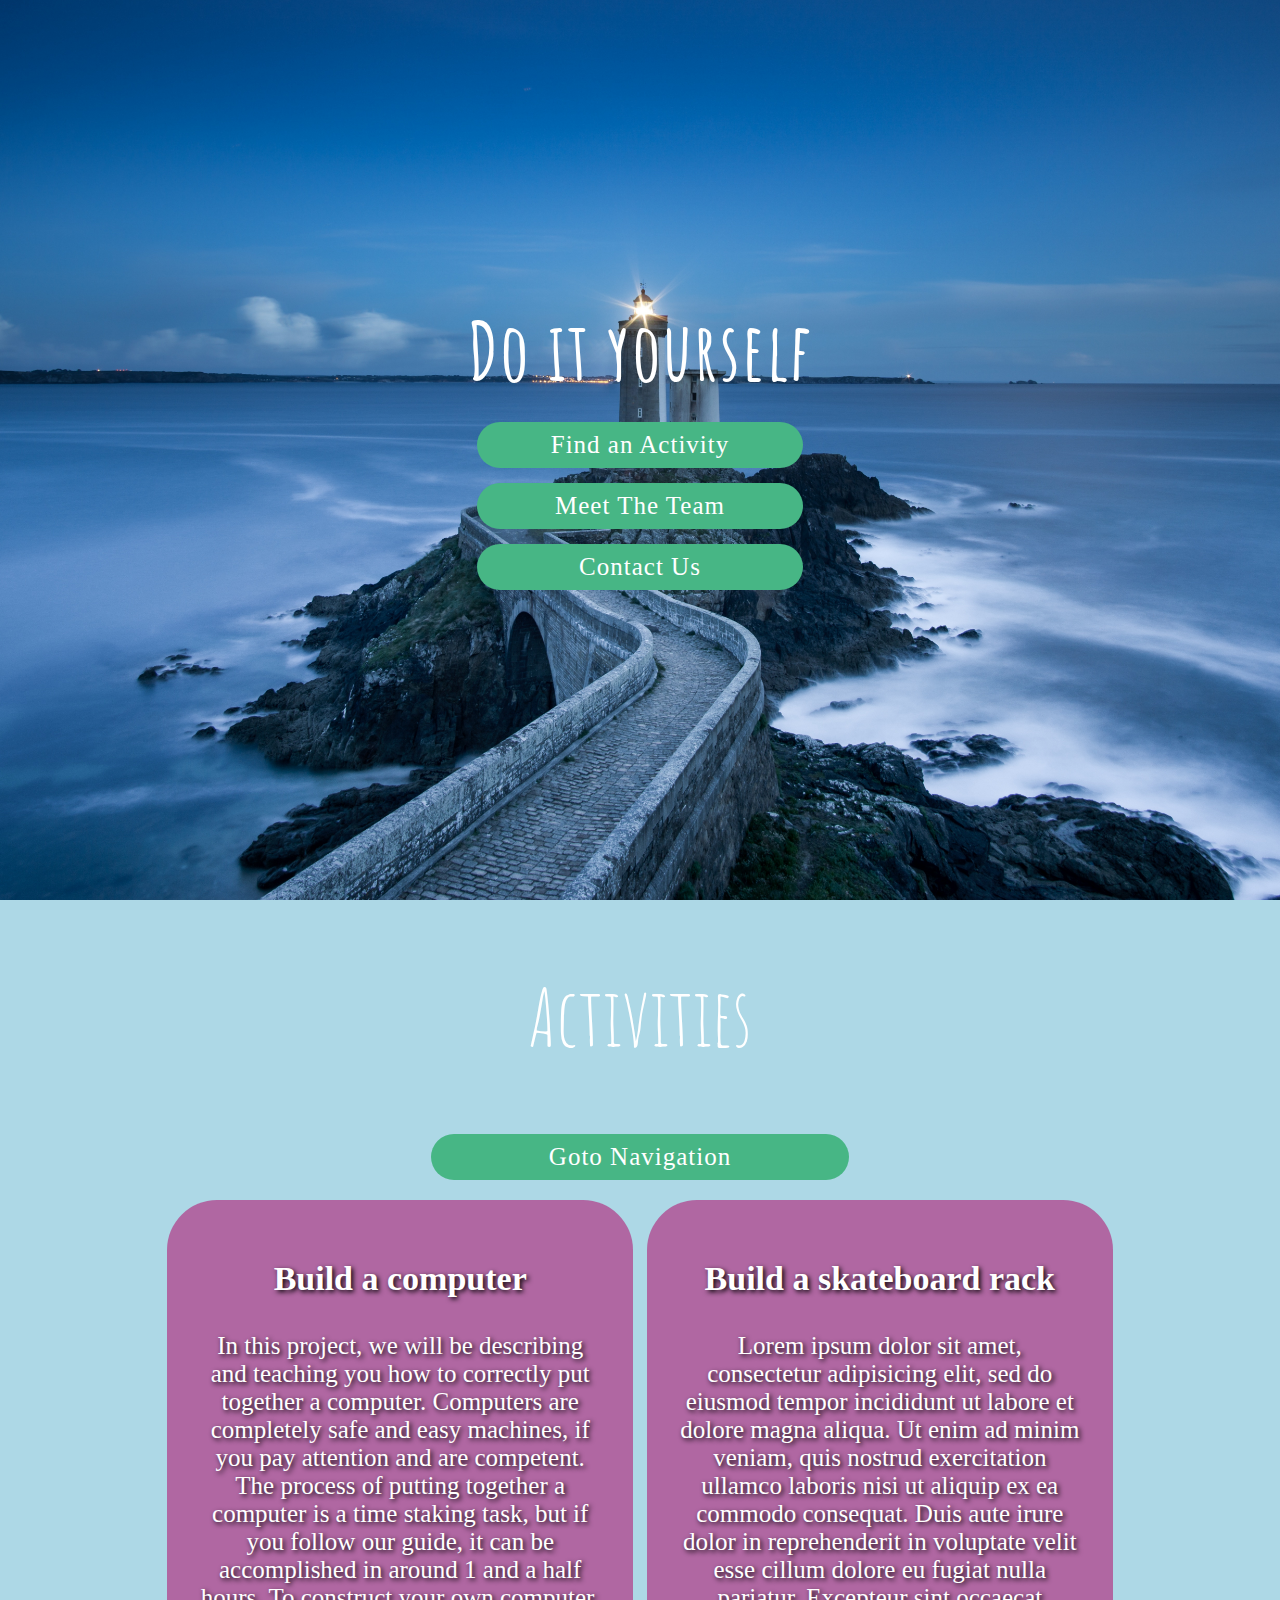
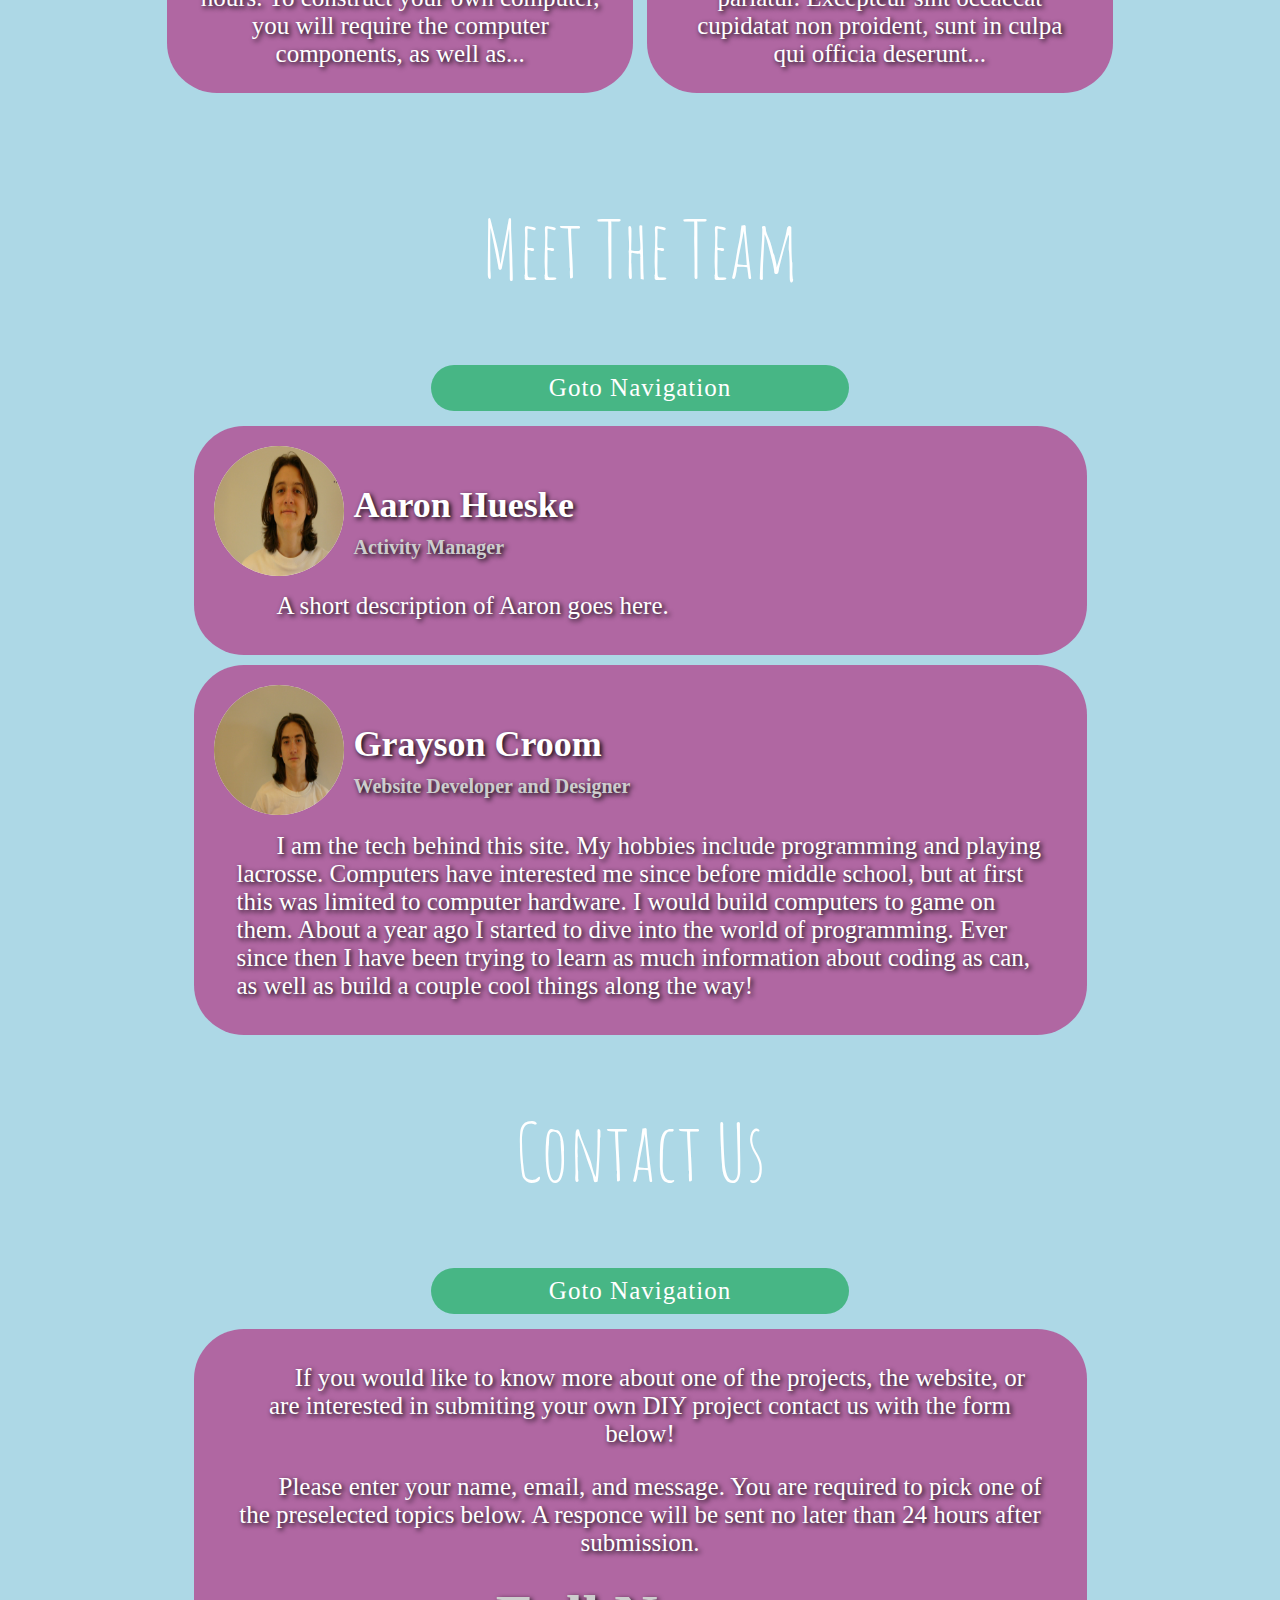
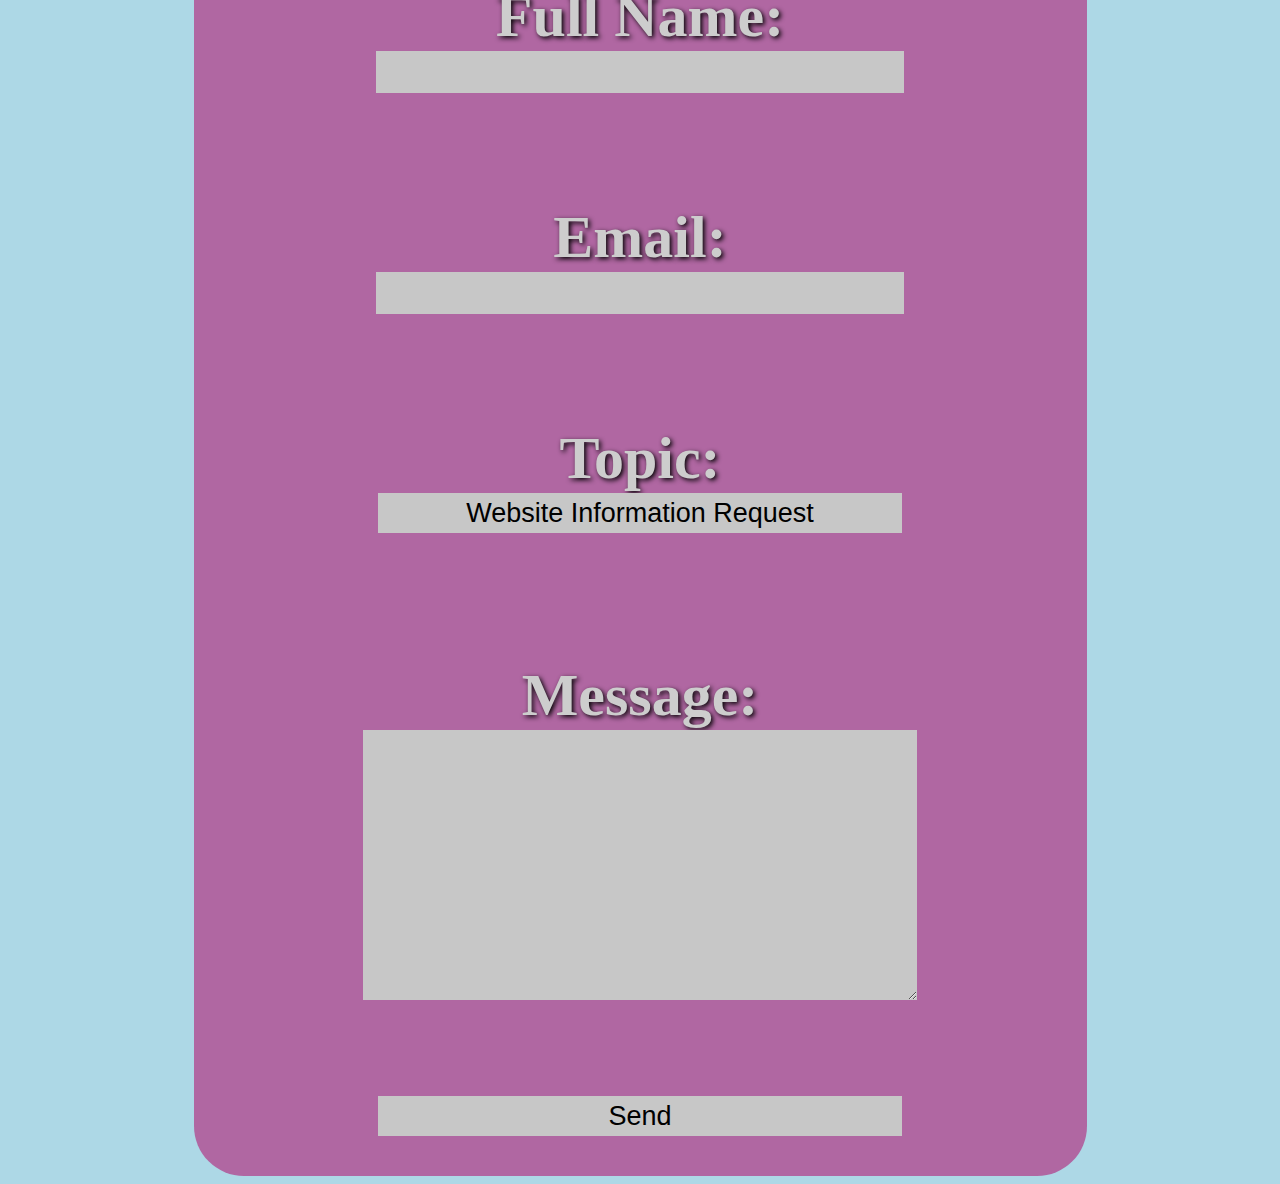
==== index.html @ aeb24178 "i am very tired." ====
<!doctype html>
<html>
	<head>
		<title>Do It Yourself</title>

		<meta charset="utf-8" />
		<meta name="viewport" content="width=device-width, initial-scale=1" />

		<!-- Font provided by google fonts -->
		<link href="https://fonts.googleapis.com/css?family=Amatic+SC" rel="stylesheet" />
		<!-- Master Site Stylesheet -->
		<link rel="stylesheet" href="css/master.css" />
	</head>
	<body>
		<header id="top">
			<div class="container-head">
				<h1>Do it yourself</h1>
				<a id="projbtn">Find an Activity</a>
				<a id="teambtn">Meet The Team</a>
				<a id="btsbtn">Contact Us</a>
			</div>
		</header>

		<section id="proj">
			<h2>Activities</h3>
			<a class="btt" href="#top">Goto Navigation</a>
			<div class="container-bubble">
				<div class="bubble" id="1">
					<h3>Build a computer</h3>
					<p>In this project, we will be describing and teaching you how to correctly put together a computer. Computers are completely safe and easy machines, if you pay attention and are competent. The process of putting together a computer is a time staking task, but if you follow our guide, it can be accomplished in around 1 and a half hours. To construct your own computer, you will require the computer components, as well as...</p>
				</div>
				<div class="bubble" id="2">
					<h3>Build a skateboard rack</h3>
					<p>Lorem ipsum dolor sit amet, consectetur adipisicing elit, sed do eiusmod tempor incididunt ut labore et dolore magna aliqua. Ut enim ad minim veniam, quis nostrud exercitation ullamco laboris nisi ut aliquip ex ea commodo consequat. Duis aute irure dolor in reprehenderit in voluptate velit esse cillum dolore eu fugiat nulla pariatur. Excepteur sint occaecat cupidatat non proident, sunt in culpa qui officia deserunt...</p>
				</div>
			</div>
		</section>

		<section id="team">
			<h2>Meet The Team</h3>
			<a class="btt" href="#top">Goto Navigation</a>
			<div class="container-temp">
				<img src="media/pictures/aaronface.jpg"class="picture"></img>
				<h4>Aaron Hueske</h4>
				<h5>Activity Manager</h5>
				<p>A short description of Aaron goes here.</p>
			</div>

			<div class="container-temp">
				<img src="media/pictures/graysonface.jpg" class="picture"></img>
				<h4>Grayson Croom</h4>
				<h5>Website Developer and Designer</h5>
				<p>I am the tech behind this site. My hobbies include programming and playing lacrosse. Computers have interested me since before middle school, but at first this was limited to computer hardware. I would build computers to game on them. About a year ago I started to dive into the world of programming. Ever since then I have been trying to learn as much information about coding as can, as well as build a couple cool things along the way!</p>
			</div>
		</section>

		<section id="bts">
			<h2>Contact Us</h3>
			<a class="btt" href="#top">Goto Navigation</a>
			<div class="container-temp">
				<p>If you would like to know more about one of the projects, the website, or are interested in submiting your own DIY project contact us with the form below!</p>

				<p>Please enter your name, email, and message. You are required to pick one of the preselected topics below. A responce will be sent no later than 24 hours after submission.</p>
				<form class="contactForm" action="php/mail.php" method="post">

					<h5>Full Name:</h5>
					<input type="text" name="name" value=""/>

					<br />
					<hr />
					<br />

					<h5>Email:</h5>
					<input type="email" name="email" value=""/>

					<br />
					<hr />
					<br />

					<h5>Topic:</h5>
					<select class="topicDropDown" name="topic">
						<option value="siteInfo">Website Information Request</option>
						<option value="projInfo">Project Information Request</option>
						<option value="projSub">DIY Submission Request</option>
					</select>

					<br />
					<hr />
					<br />
					<br />

					<h5>Message:</h5>
					<textarea name="message" rows="8" cols="80"></textarea>

					<br />
					<hr>

					<input type="submit" value="Send" />
				</form>
			</div>
		</section>
		<!-- Master js -->
		<script type="text/javascript" src="js/master.js" charset="utf-8"></script>
	</body>
</html>
---- css/master.css ----
html, body {
	width: 100%;
	height: 100%;
	margin: 0;
	padding: 0;
}
body {
	background-color: lightblue;
	background-image: url(../media/pictures/background0.jpg);
	background-attachment: fixed;
    background-position: center;
    background-repeat: no-repeat;
    background-size: cover;
	text-align: center;
	color: white;
	-webkit-transition: all 1s;
	        transition: all 1s;
}
header {
	width: 100%;
	height: 100%;
	text-align: center;
}
section {
	max-width: 970px;
	width: 90%;
	margin: 60px auto;
	border-radius: 24px;
}
h1, h2 {font-family: 'Amatic SC', cursive;}
h1 {
	color: white;
	text-align: center;
	margin: 0;
	padding: 20px;
	font-size: 80px;
	letter-spacing: 2px;
	line-height: 90%;
	position: relative;
}
h2 {
	text-align: center;
	font-size: 80px;
	font-weight: lighter;
	position: relative;
}
h3 { margin-top: 60px;}
p {padding: 0 33px;}
a {
	background-color: #47b685;
	border-radius: 60px;
	display: block;

	font-size: 25px;
	font-weight: lighter;
	text-align: center;
	text-decoration: none;
	letter-spacing: 1px;
	color: white;

	max-width: 400px;
	width: 80%;

	margin: 15px auto;
	padding: 9px;

	cursor: pointer;

	-webkit-transition: all 0.3s;
		  transition: all 0.3s;

}
a:hover {
	background-color: #3D9970;
}
.bubble {
	margin: 5px;
	background: rgba(177, 17, 111, 0.57);
	color: white;
	cursor: pointer;
	display: inline-block;
	text-align: center;
	border-radius: 50px;
	font-size: 21px;
	width: 48%;
	-webkit-transition: all 0.2s;
	        transition: all 0.2s;
}
.bubble:hover {
	background: rgb(177, 17, 111);
	text-shadow: 0px 0px 0px;
}
.bubble , .container-temp {
	text-shadow: 2px 2px 5px black;
}
.container-temp {
	background-color: rgba(177, 17, 111, 0.57);

	margin: 10px auto;
	max-width: 970px;
	width: 90%;

	padding: 10px;
	border-radius: 50px;
}
.container-bubble {
	max-width: 970px;
	text-align: center;
	margin-bottom: 100px;

}
.container-head {
	position: absolute;
	left: 50%;
	top: 50%;

	-webkit-transform: translate(-50%,-50%);
	   -moz-transform: translate(-50%,-50%);
	    -ms-transform: translate(-50%,-50%);
	        transform: translate(-50%,-50%);
}
.picture {
	width: 130px;
	height: 130px;
	margin: 10px;
	border-radius: 50%;
	float: left;
	background-color: white;
	background-attachment: fixed;
    background-position: center;
    background-repeat: no-repeat;
    background-size: cover;
}

#proj h3 {
	font-size: 34px;
}
#proj p, #team p, #bts p {
	font-size: 25px;
}
#bts p {
	text-align: center;
}
.container-temp h4 {
	font-size: 36px;
	text-align: left;
	margin-bottom: 0;
}
.container-temp h5 {
	text-align: left;
	margin-top: 10px;
	font-size: 20px;
	color: #cdcdcd;
}
.container-temp p {
	text-align: left;
	font-size: 21px;
	text-indent: 40px;
}

textarea {
	width: 90%;
}
#bts h5 {
	font-size: 60px;
	margin: 0;

	text-align: center;
}
input, select {
	height: 40px;
}
input, select, textarea {
	appearance: none;
	box-shadow: none;
	background-color: #c7c7c7;
	border: none;
	width: 60%;
	font-size: 27px;
	margin-bottom: 30px;
	text-align: center;
	outline: none
}
textarea {
	text-align: left;
	padding: 15px;
}
input:focus, textarea:focus {
	outline-color: rgb(30, 238, 251);
	outline-style: inset;
	outline-width: medium;
}
hr {
	margin: 0;
	margin-bottom: 60px;
	visibility: hidden;
}

@media (max-width: 700px){
	.bubble {width: auto;}
	.container-temp h4, .container-temp h5 {text-align: center;}
	.container-temp h4 {margin-top: 20px;}
	.picture {
		float: none;
		margin-bottom: 0;
	}
	p {
		font-size: 20px;
		letter-spacing: normal;
	}
	#bts h5 {
		font-size: 32px;
	}

}
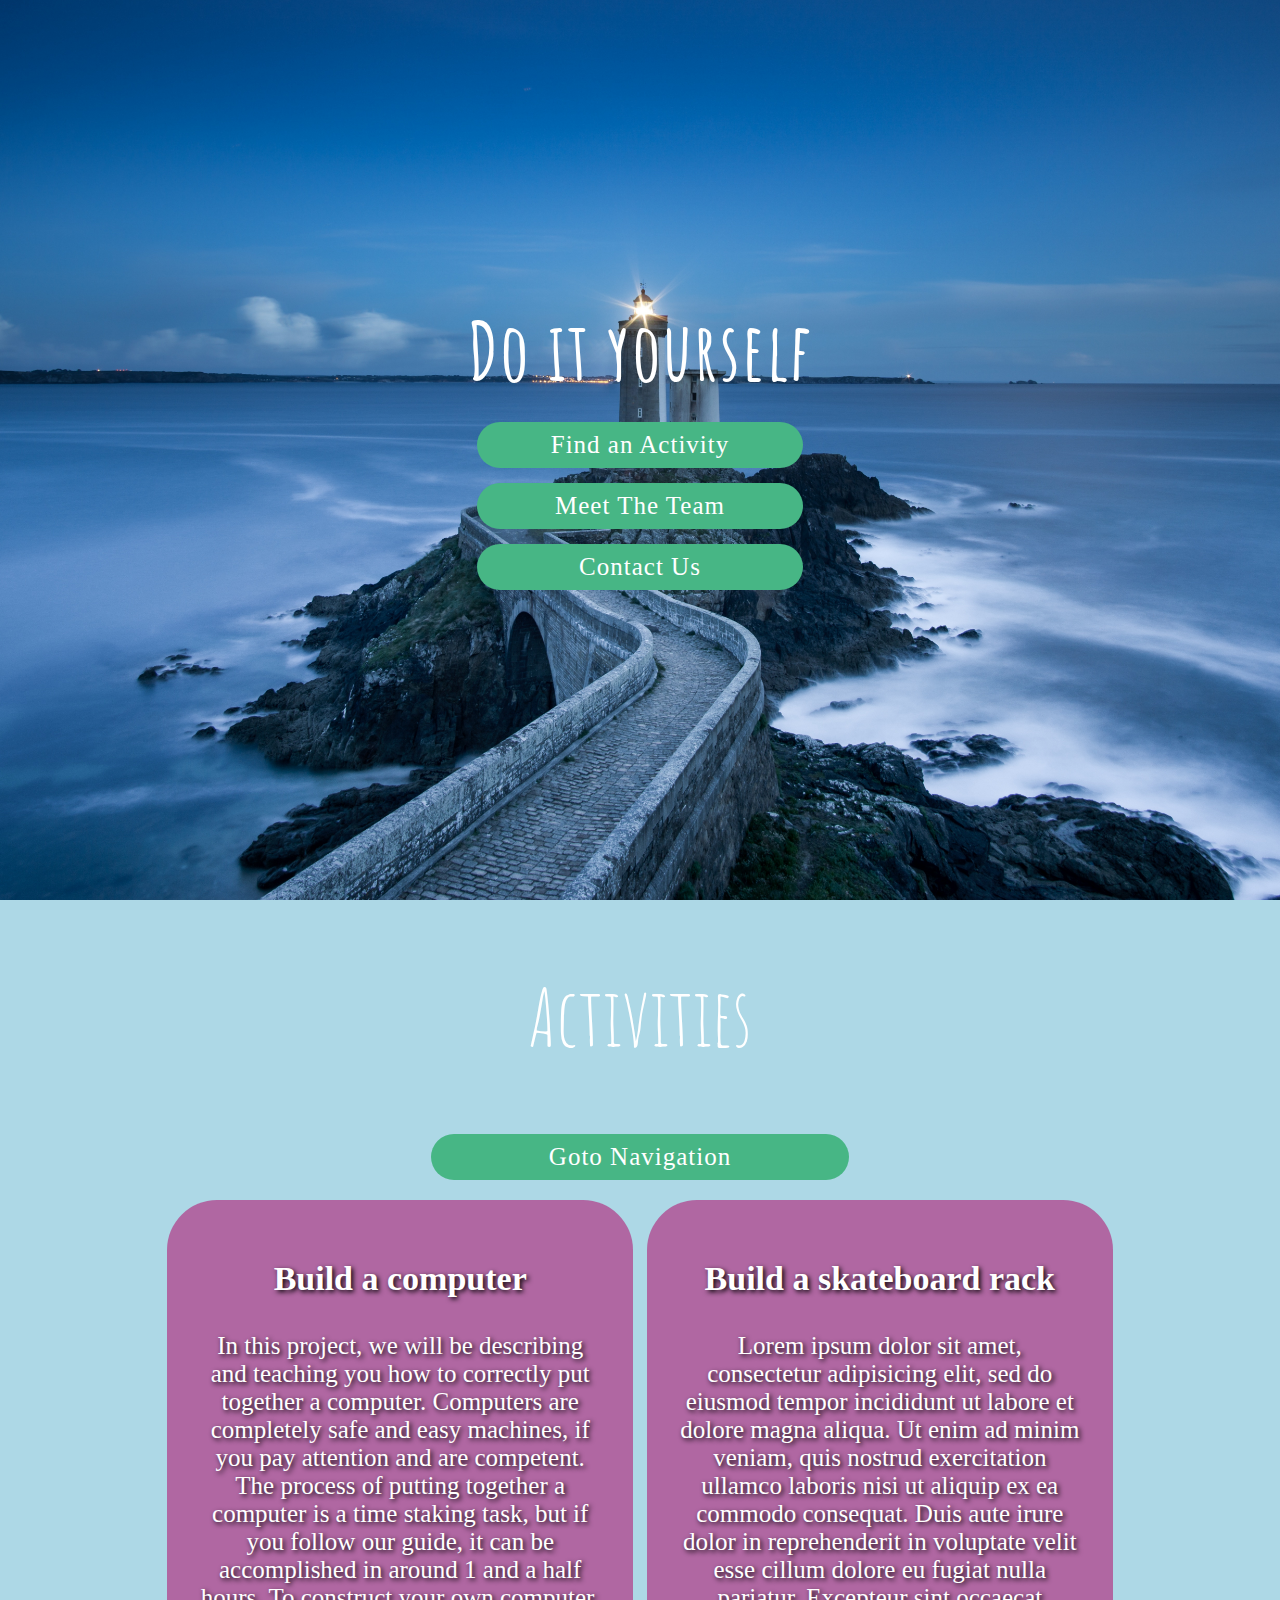
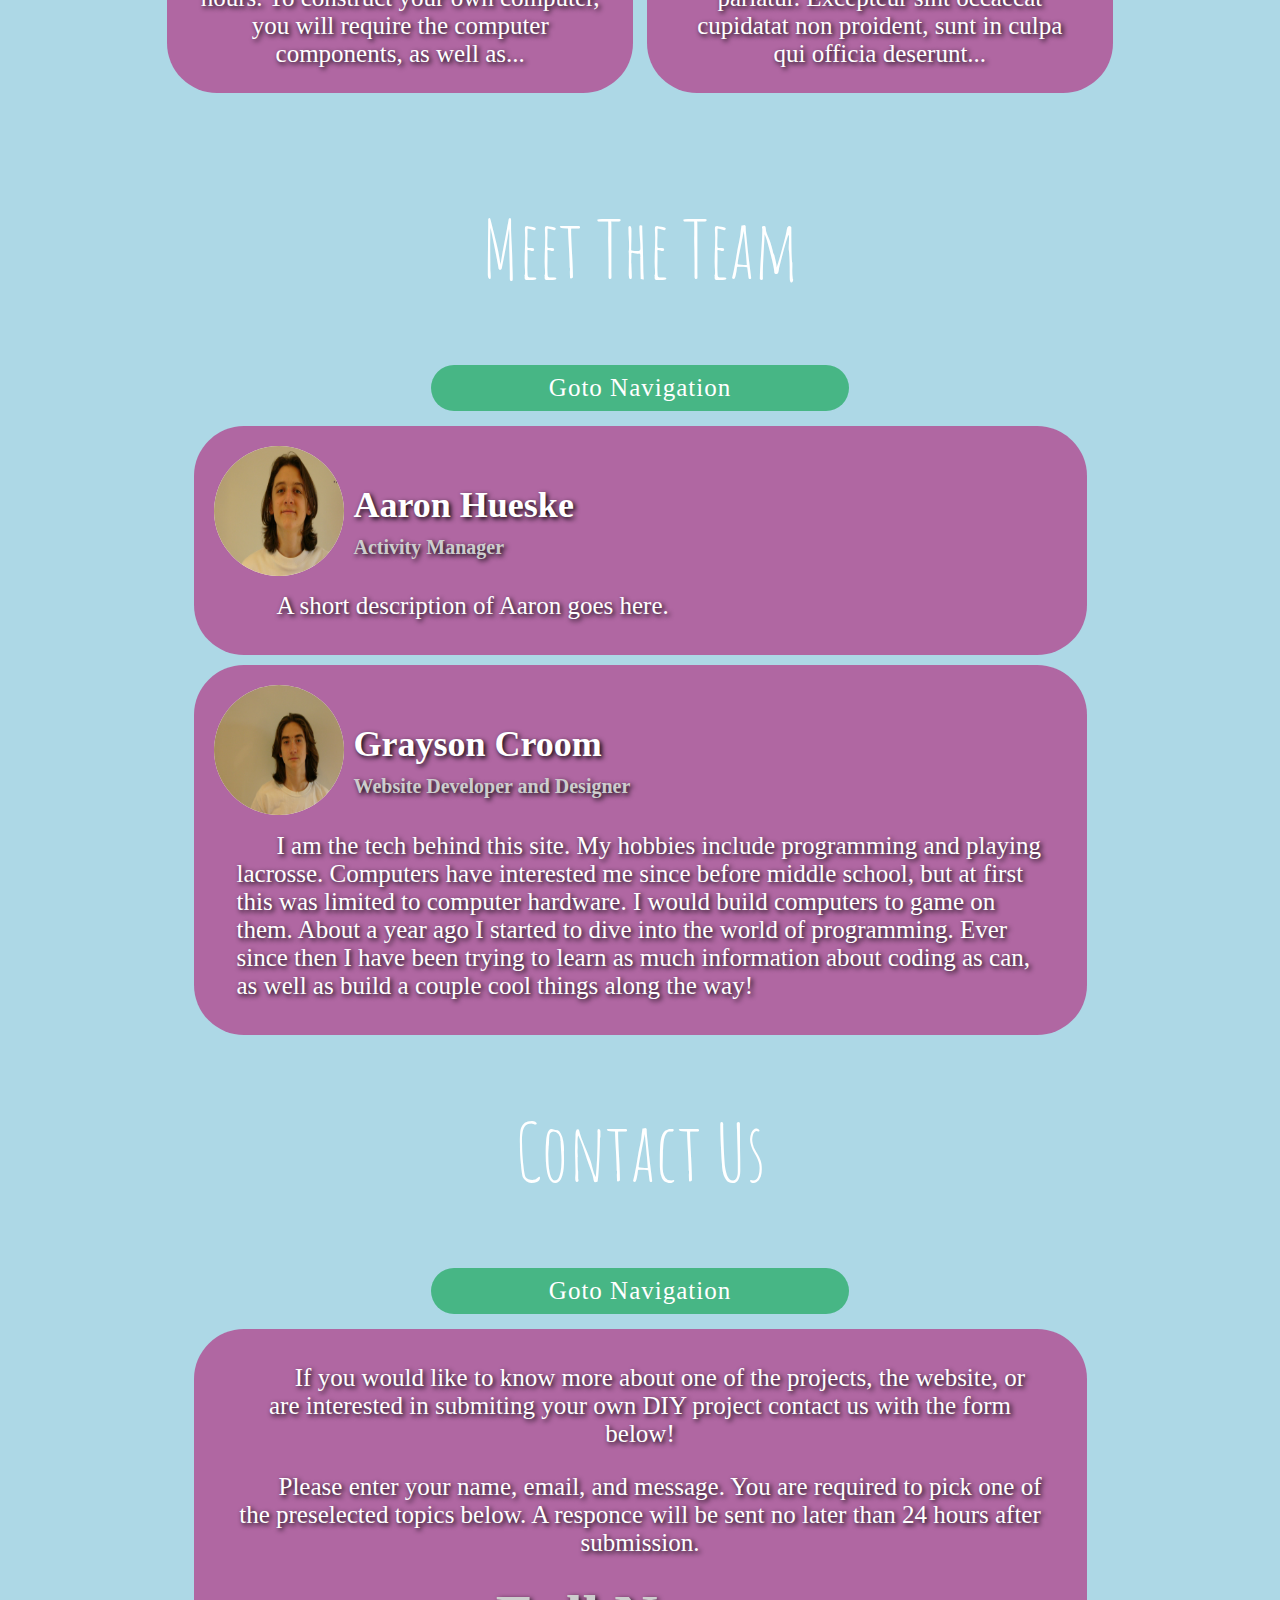
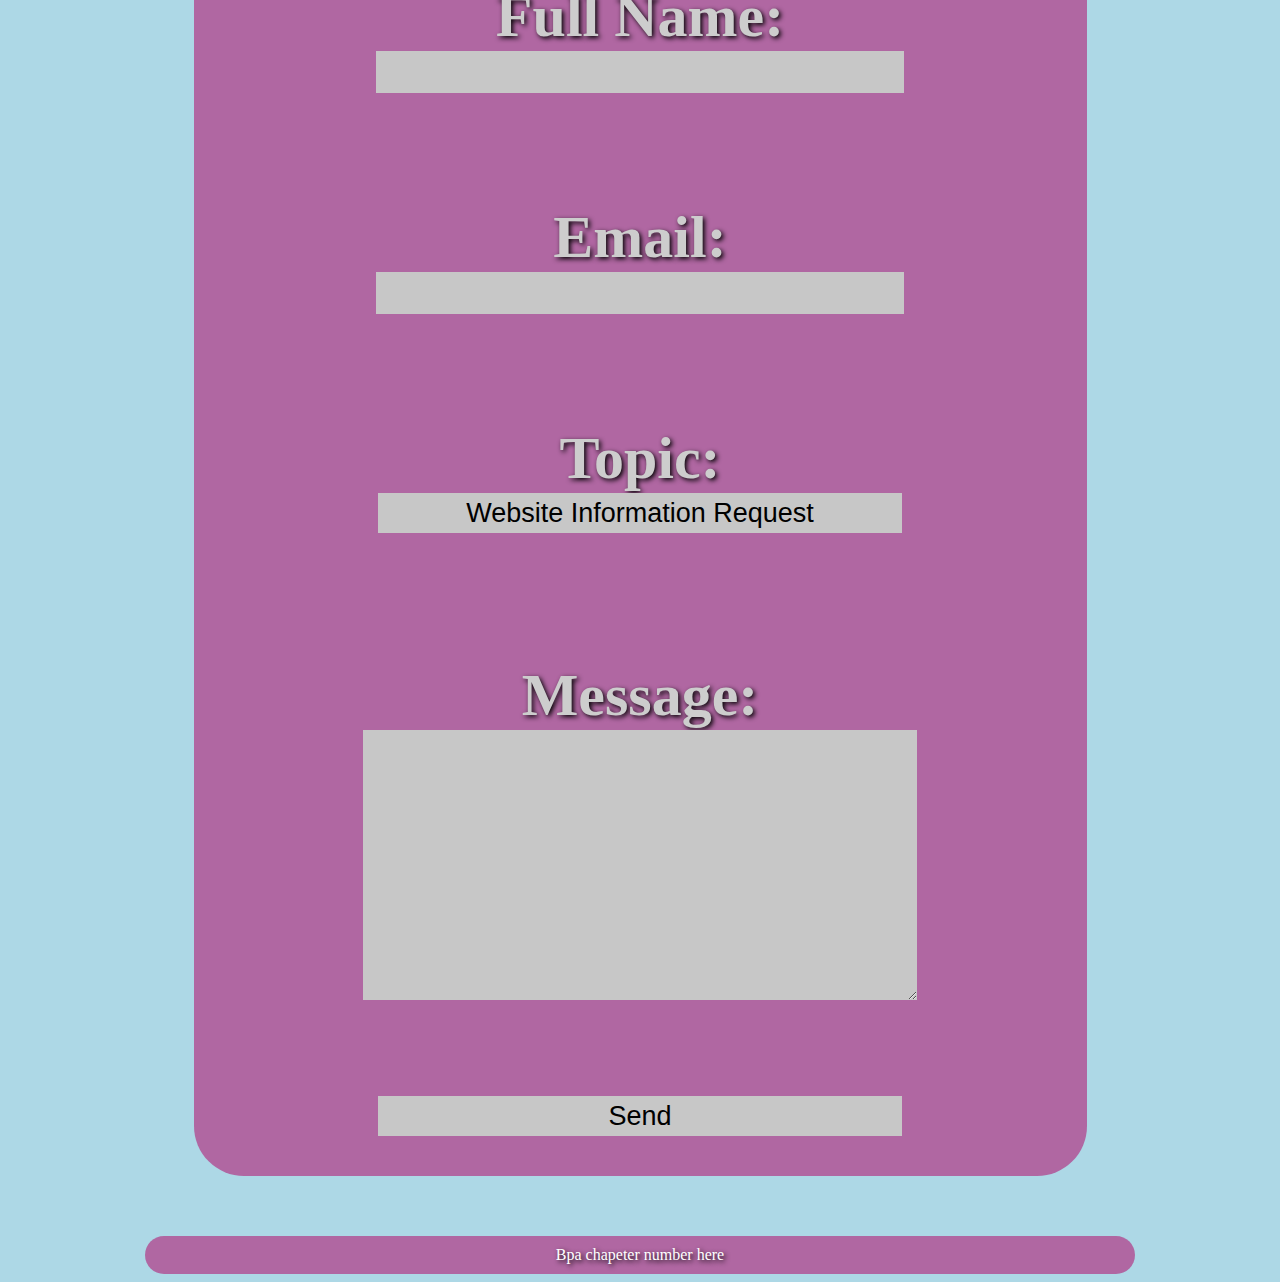
==== commit 2159cf99: "finishing touches on the first project" ====
--- a/index.html
+++ b/index.html
@@ -99,6 +99,7 @@
 				</form>
 			</div>
 		</section>
+		<div class="container-temp"><footer>Bpa chapeter number here</footer></div>
 		<!-- Master js -->
 		<script type="text/javascript" src="js/master.js" charset="utf-8"></script>
 	</body>
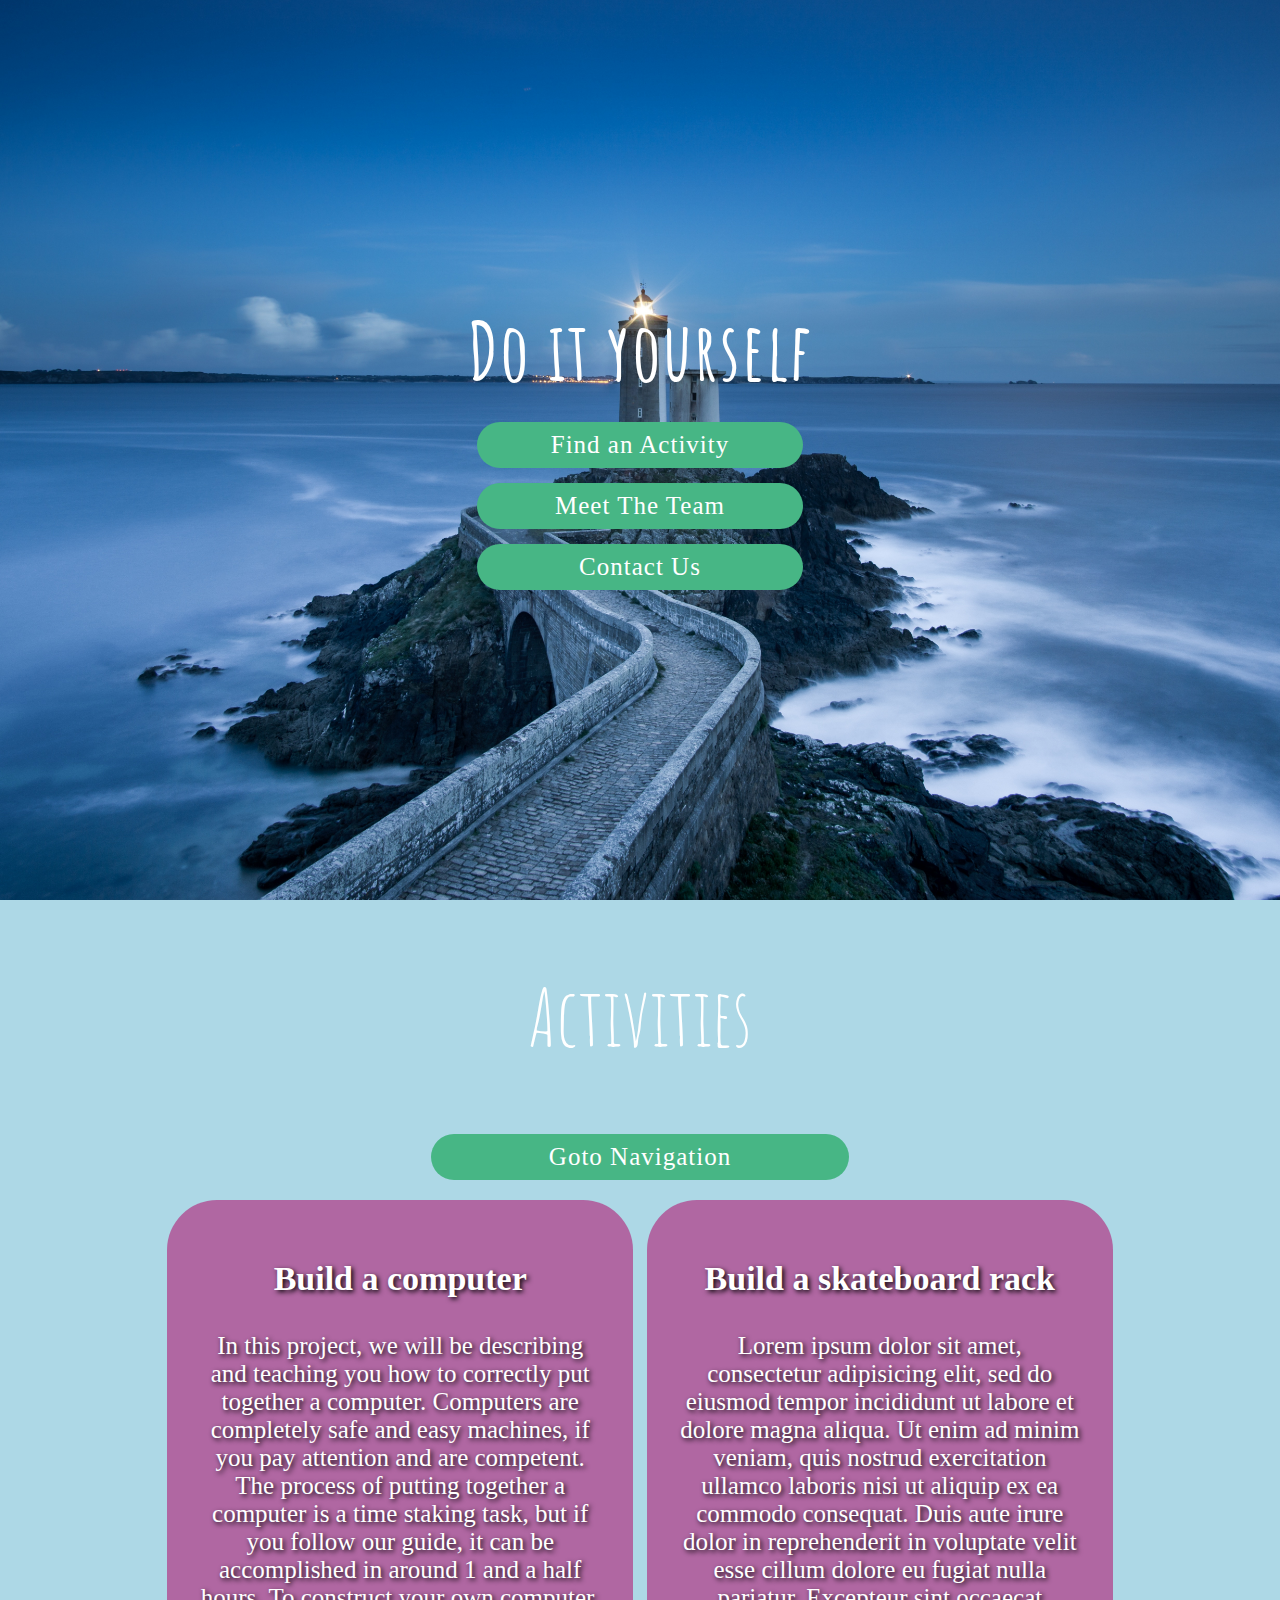
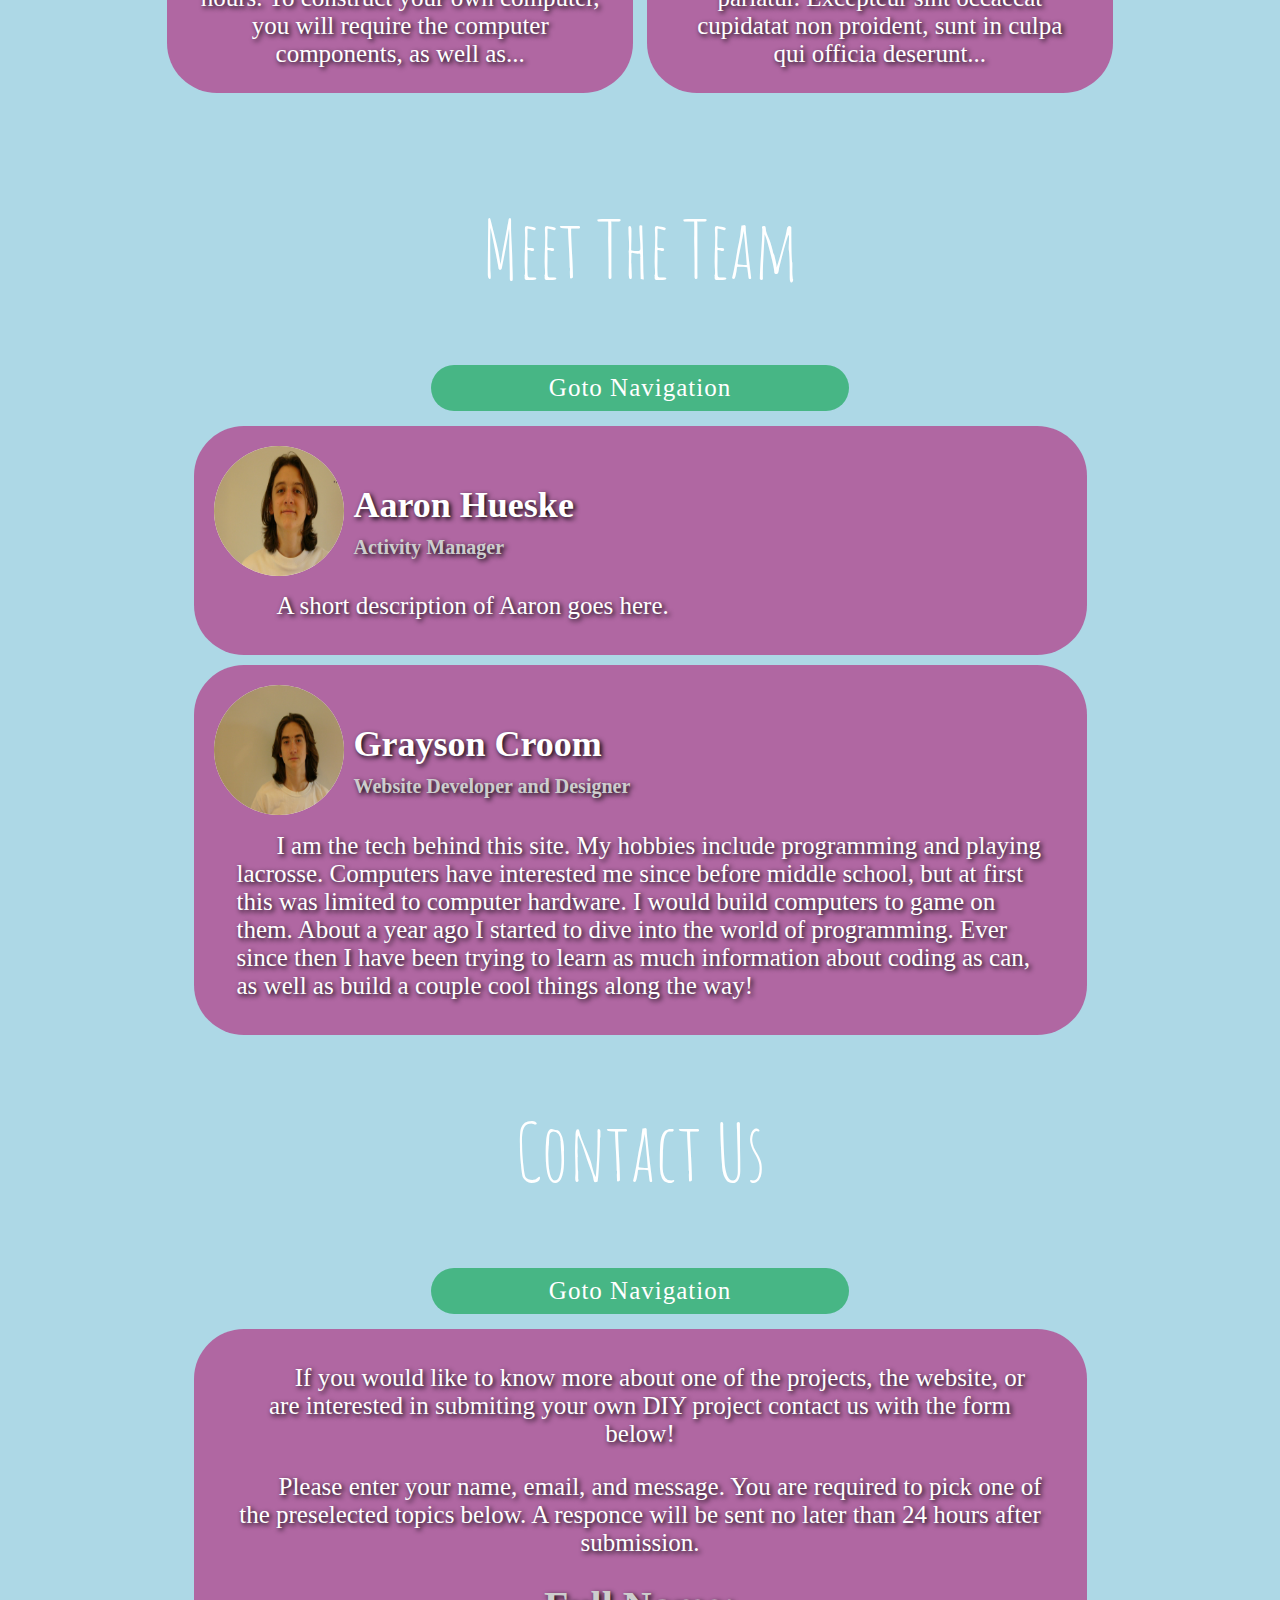
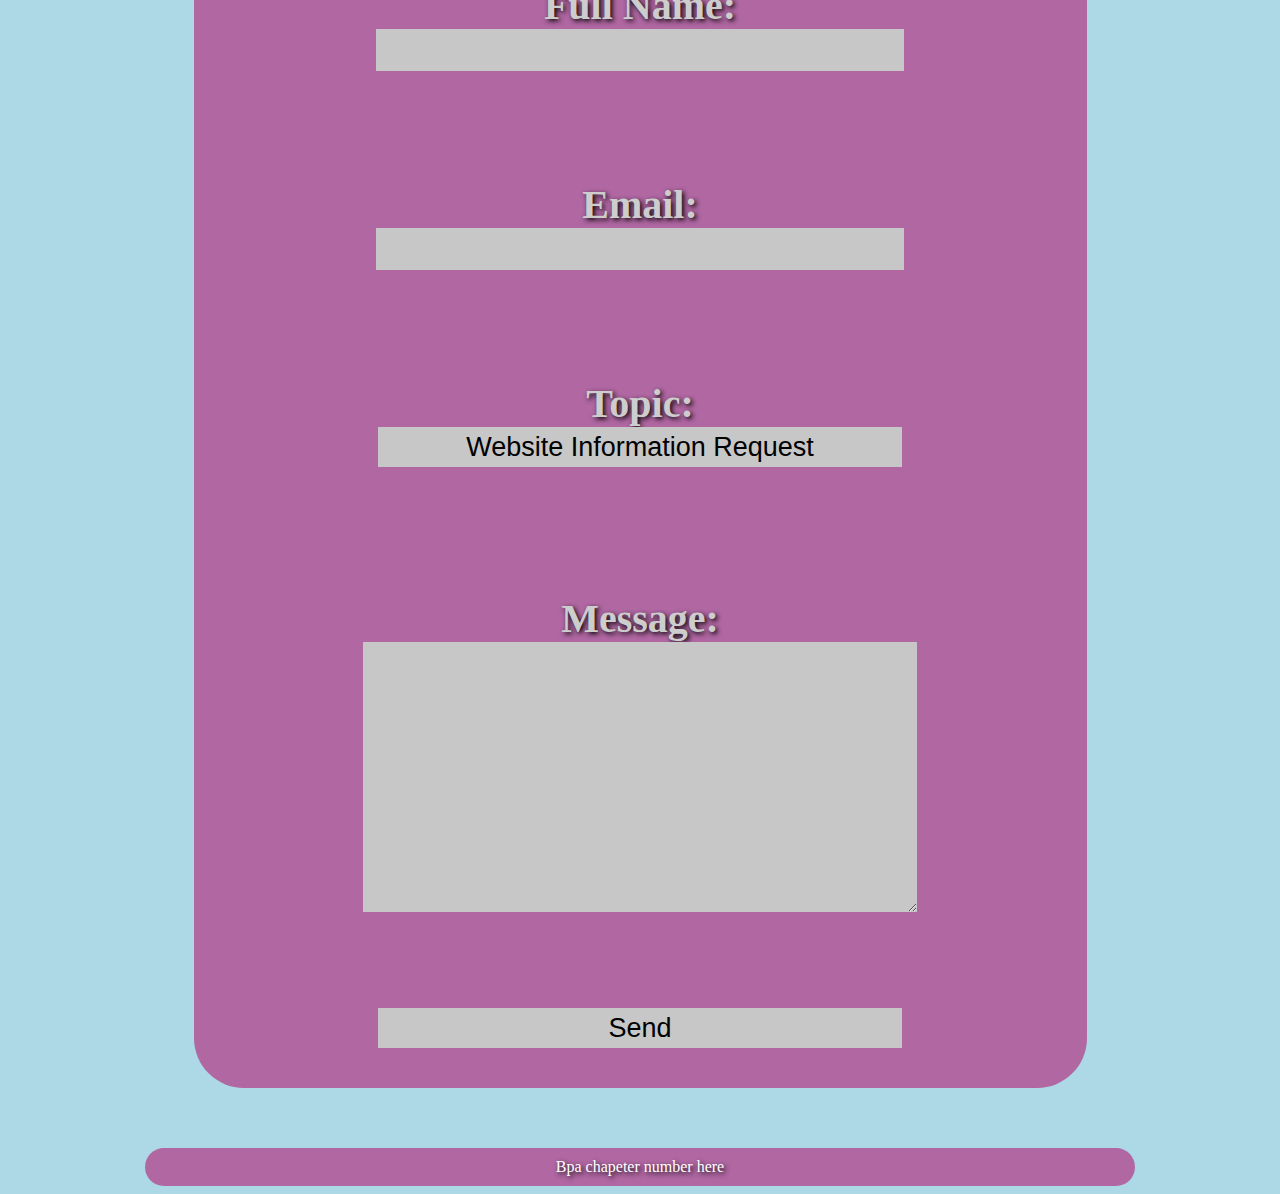
==== commit 14d03abf: "New navigation, and second project settup" ====
--- a/index.html
+++ b/index.html
@@ -2,10 +2,8 @@
 <html>
 	<head>
 		<title>Do It Yourself</title>
-
 		<meta charset="utf-8" />
 		<meta name="viewport" content="width=device-width, initial-scale=1" />
-
 		<!-- Font provided by google fonts -->
 		<link href="https://fonts.googleapis.com/css?family=Amatic+SC" rel="stylesheet" />
 		<!-- Master Site Stylesheet -->
@@ -20,7 +18,6 @@
 				<a id="btsbtn">Contact Us</a>
 			</div>
 		</header>
-
 		<section id="proj">
 			<h2>Activities</h3>
 			<a class="btt" href="#top">Goto Navigation</a>
@@ -35,7 +32,6 @@
 				</div>
 			</div>
 		</section>
-
 		<section id="team">
 			<h2>Meet The Team</h3>
 			<a class="btt" href="#top">Goto Navigation</a>
@@ -45,7 +41,6 @@
 				<h5>Activity Manager</h5>
 				<p>A short description of Aaron goes here.</p>
 			</div>
-
 			<div class="container-temp">
 				<img src="media/pictures/graysonface.jpg" class="picture"></img>
 				<h4>Grayson Croom</h4>
@@ -53,7 +48,6 @@
 				<p>I am the tech behind this site. My hobbies include programming and playing lacrosse. Computers have interested me since before middle school, but at first this was limited to computer hardware. I would build computers to game on them. About a year ago I started to dive into the world of programming. Ever since then I have been trying to learn as much information about coding as can, as well as build a couple cool things along the way!</p>
 			</div>
 		</section>
-
 		<section id="bts">
 			<h2>Contact Us</h3>
 			<a class="btt" href="#top">Goto Navigation</a>
@@ -62,39 +56,30 @@
 
 				<p>Please enter your name, email, and message. You are required to pick one of the preselected topics below. A responce will be sent no later than 24 hours after submission.</p>
 				<form class="contactForm" action="php/mail.php" method="post">
-
 					<h5>Full Name:</h5>
 					<input type="text" name="name" value=""/>
-
 					<br />
 					<hr />
 					<br />
-
 					<h5>Email:</h5>
 					<input type="email" name="email" value=""/>
-
 					<br />
 					<hr />
 					<br />
-
 					<h5>Topic:</h5>
 					<select class="topicDropDown" name="topic">
 						<option value="siteInfo">Website Information Request</option>
 						<option value="projInfo">Project Information Request</option>
 						<option value="projSub">DIY Submission Request</option>
 					</select>
-
 					<br />
 					<hr />
 					<br />
 					<br />
-
 					<h5>Message:</h5>
 					<textarea name="message" rows="8" cols="80"></textarea>
-
 					<br />
 					<hr>
-
 					<input type="submit" value="Send" />
 				</form>
 			</div>
--- a/css/master.css
+++ b/css/master.css
@@ -70,9 +70,7 @@
 		  transition: all 0.3s;
 
 }
-a:hover {
-	background-color: #3D9970;
-}
+a:hover {background-color: #3D9970;}
 .bubble {
 	margin: 5px;
 	background: rgba(177, 17, 111, 0.57);
@@ -131,16 +129,9 @@
     background-repeat: no-repeat;
     background-size: cover;
 }
-
-#proj h3 {
-	font-size: 34px;
-}
-#proj p, #team p, #bts p {
-	font-size: 25px;
-}
-#bts p {
-	text-align: center;
-}
+#proj h3 {font-size: 34px;}
+#proj p, #team p, #bts p {font-size: 25px;}
+#bts p {text-align: center;}
 .container-temp h4 {
 	font-size: 36px;
 	text-align: left;
@@ -157,19 +148,14 @@
 	font-size: 21px;
 	text-indent: 40px;
 }
-
-textarea {
-	width: 90%;
-}
+textarea {width: 90%;}
 #bts h5 {
-	font-size: 60px;
+	font-size: 40px;
 	margin: 0;
 
 	text-align: center;
 }
-input, select {
-	height: 40px;
-}
+input, select{height: 40px;}
 input, select, textarea {
 	appearance: none;
 	box-shadow: none;
@@ -195,7 +181,6 @@
 	margin-bottom: 60px;
 	visibility: hidden;
 }
-
 @media (max-width: 700px){
 	.bubble {width: auto;}
 	.container-temp h4, .container-temp h5 {text-align: center;}
@@ -208,8 +193,5 @@
 		font-size: 20px;
 		letter-spacing: normal;
 	}
-	#bts h5 {
-		font-size: 32px;
-	}
-
+	#bts h5 {font-size: 32px;}
 }
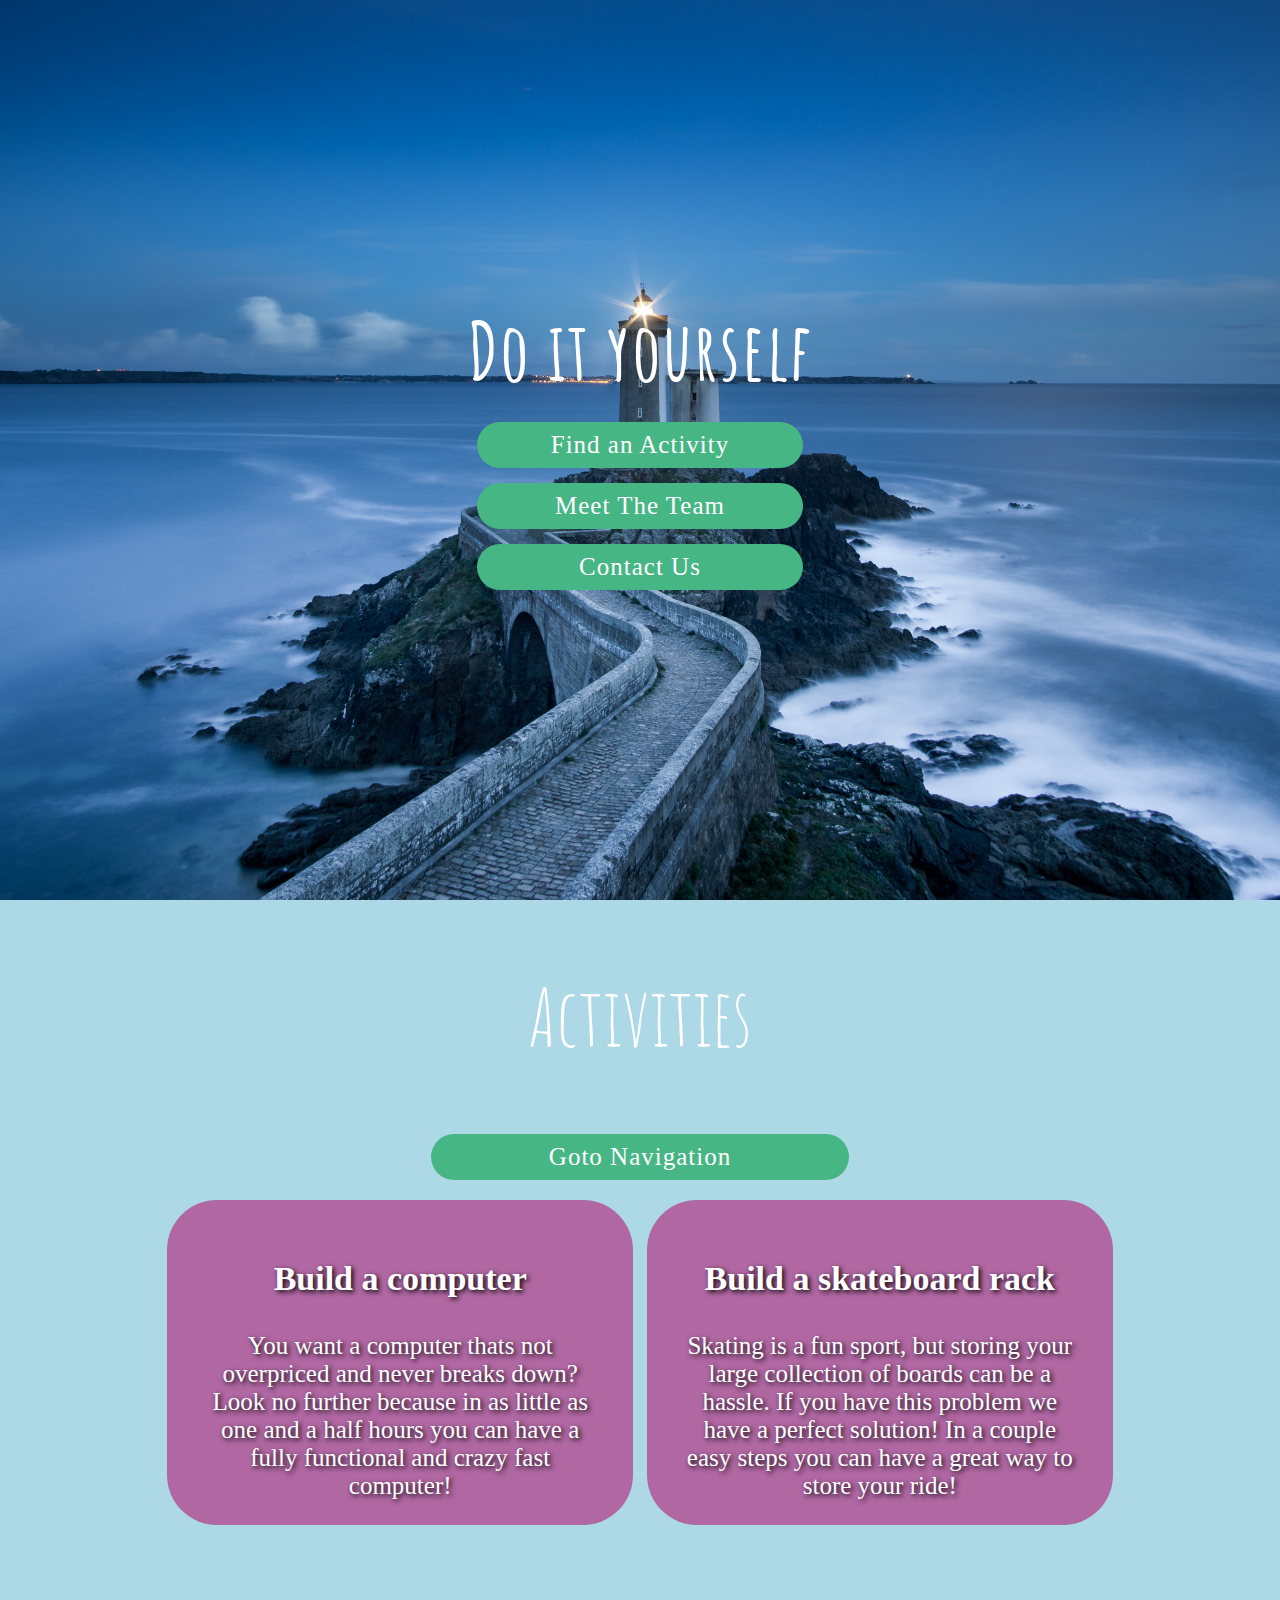
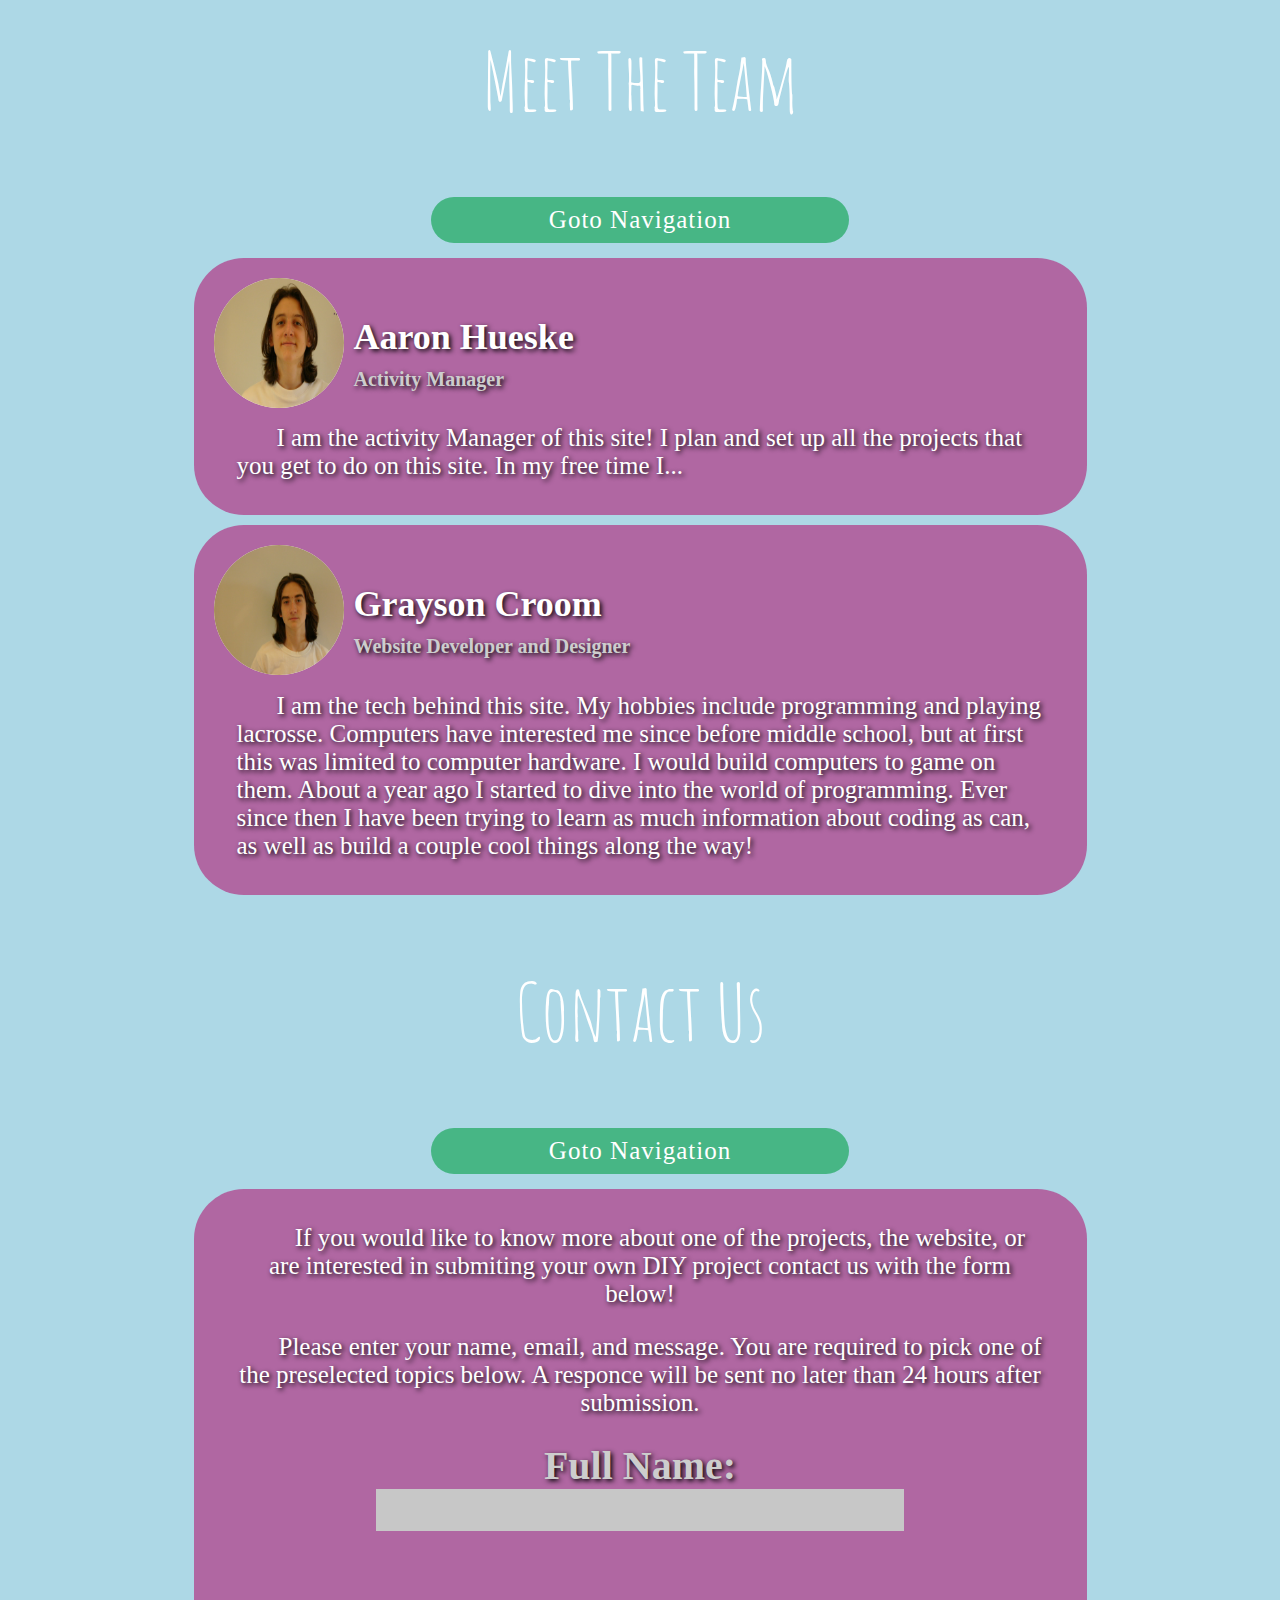
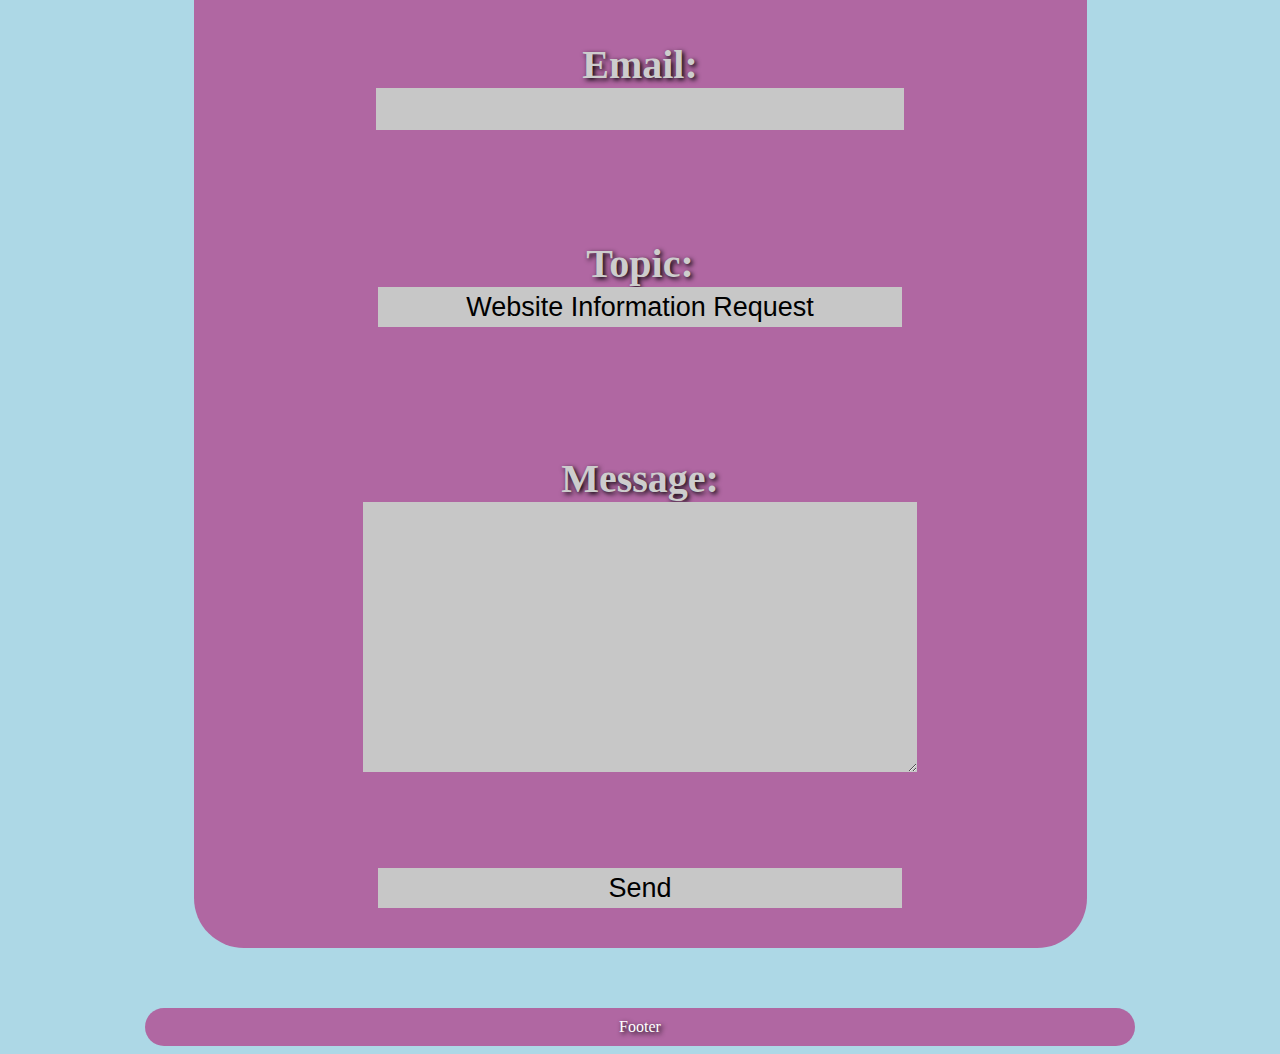
==== commit b3a044c1: "changes" ====
--- a/index.html
+++ b/index.html
@@ -24,11 +24,11 @@
 			<div class="container-bubble">
 				<div class="bubble" id="1">
 					<h3>Build a computer</h3>
-					<p>In this project, we will be describing and teaching you how to correctly put together a computer. Computers are completely safe and easy machines, if you pay attention and are competent. The process of putting together a computer is a time staking task, but if you follow our guide, it can be accomplished in around 1 and a half hours. To construct your own computer, you will require the computer components, as well as...</p>
+					<p>You want a computer thats not overpriced and never breaks down? Look no further because in as little as one and a half hours you can have a fully functional and crazy fast computer!</p>
 				</div>
 				<div class="bubble" id="2">
 					<h3>Build a skateboard rack</h3>
-					<p>Lorem ipsum dolor sit amet, consectetur adipisicing elit, sed do eiusmod tempor incididunt ut labore et dolore magna aliqua. Ut enim ad minim veniam, quis nostrud exercitation ullamco laboris nisi ut aliquip ex ea commodo consequat. Duis aute irure dolor in reprehenderit in voluptate velit esse cillum dolore eu fugiat nulla pariatur. Excepteur sint occaecat cupidatat non proident, sunt in culpa qui officia deserunt...</p>
+					<p>Skating is a fun sport, but storing your large collection of boards can be a hassle. If you have this problem we have a perfect solution! In a couple easy steps you can have a great way to store your ride!</p>
 				</div>
 			</div>
 		</section>
@@ -39,7 +39,7 @@
 				<img src="media/pictures/aaronface.jpg"class="picture"></img>
 				<h4>Aaron Hueske</h4>
 				<h5>Activity Manager</h5>
-				<p>A short description of Aaron goes here.</p>
+				<p>I am the activity Manager of this site! I plan and set up all the projects that you get to do on this site. In my free time I...</p>
 			</div>
 			<div class="container-temp">
 				<img src="media/pictures/graysonface.jpg" class="picture"></img>
@@ -84,7 +84,7 @@
 				</form>
 			</div>
 		</section>
-		<div class="container-temp"><footer>Bpa chapeter number here</footer></div>
+		<div class="container-temp"><footer>Footer</footer></div>
 		<!-- Master js -->
 		<script type="text/javascript" src="js/master.js" charset="utf-8"></script>
 	</body>
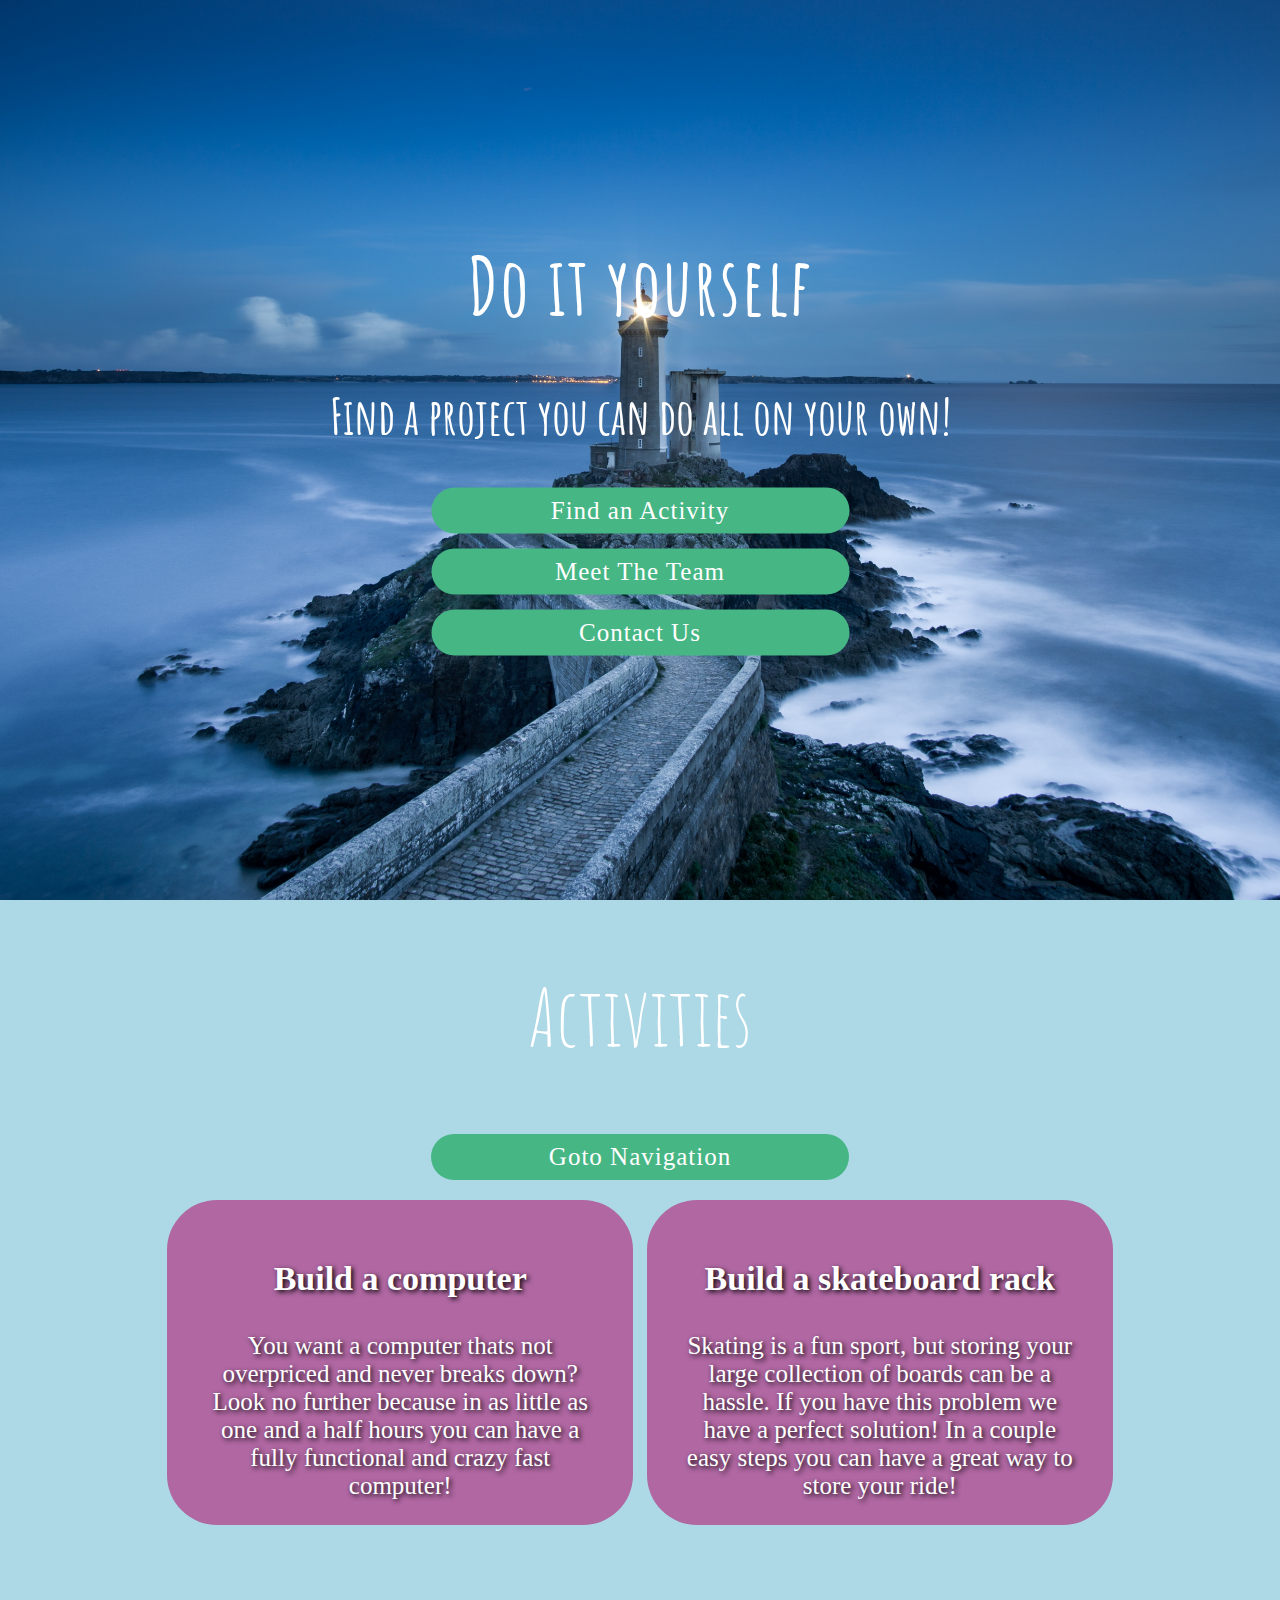
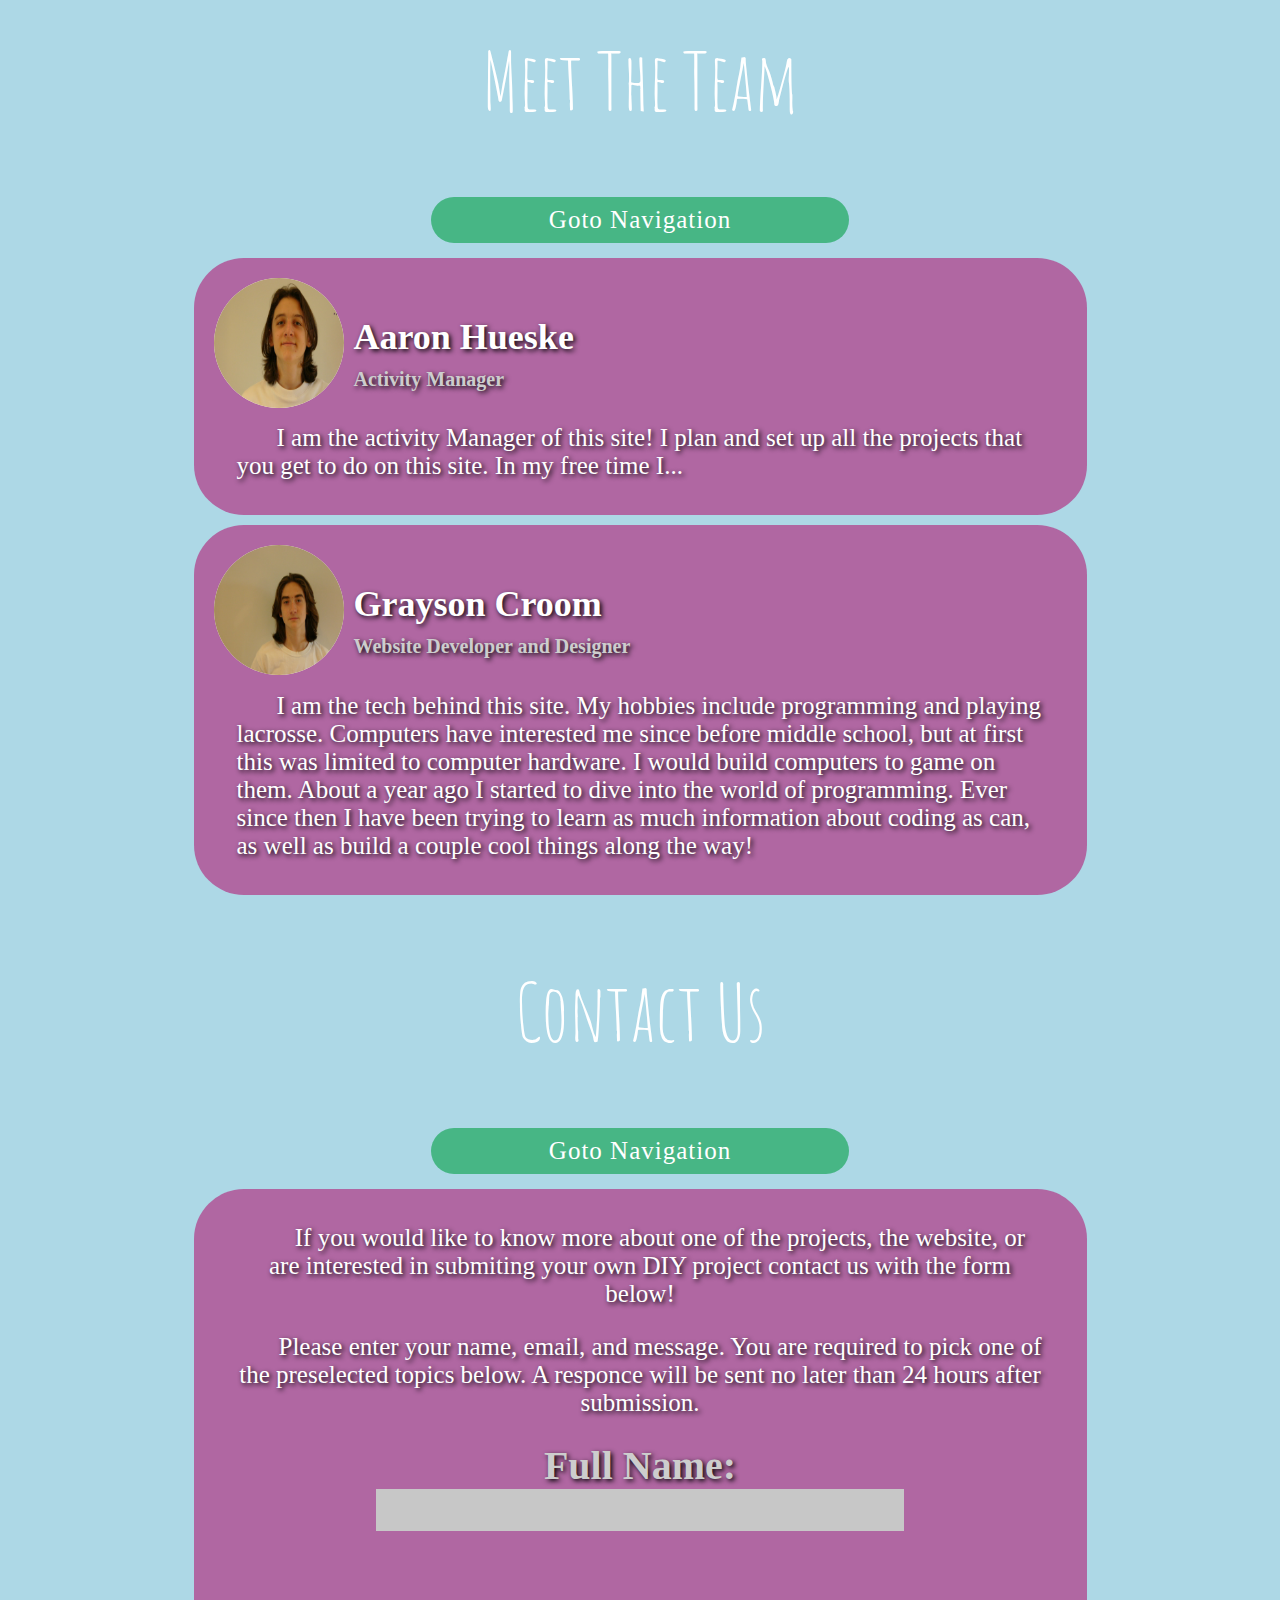
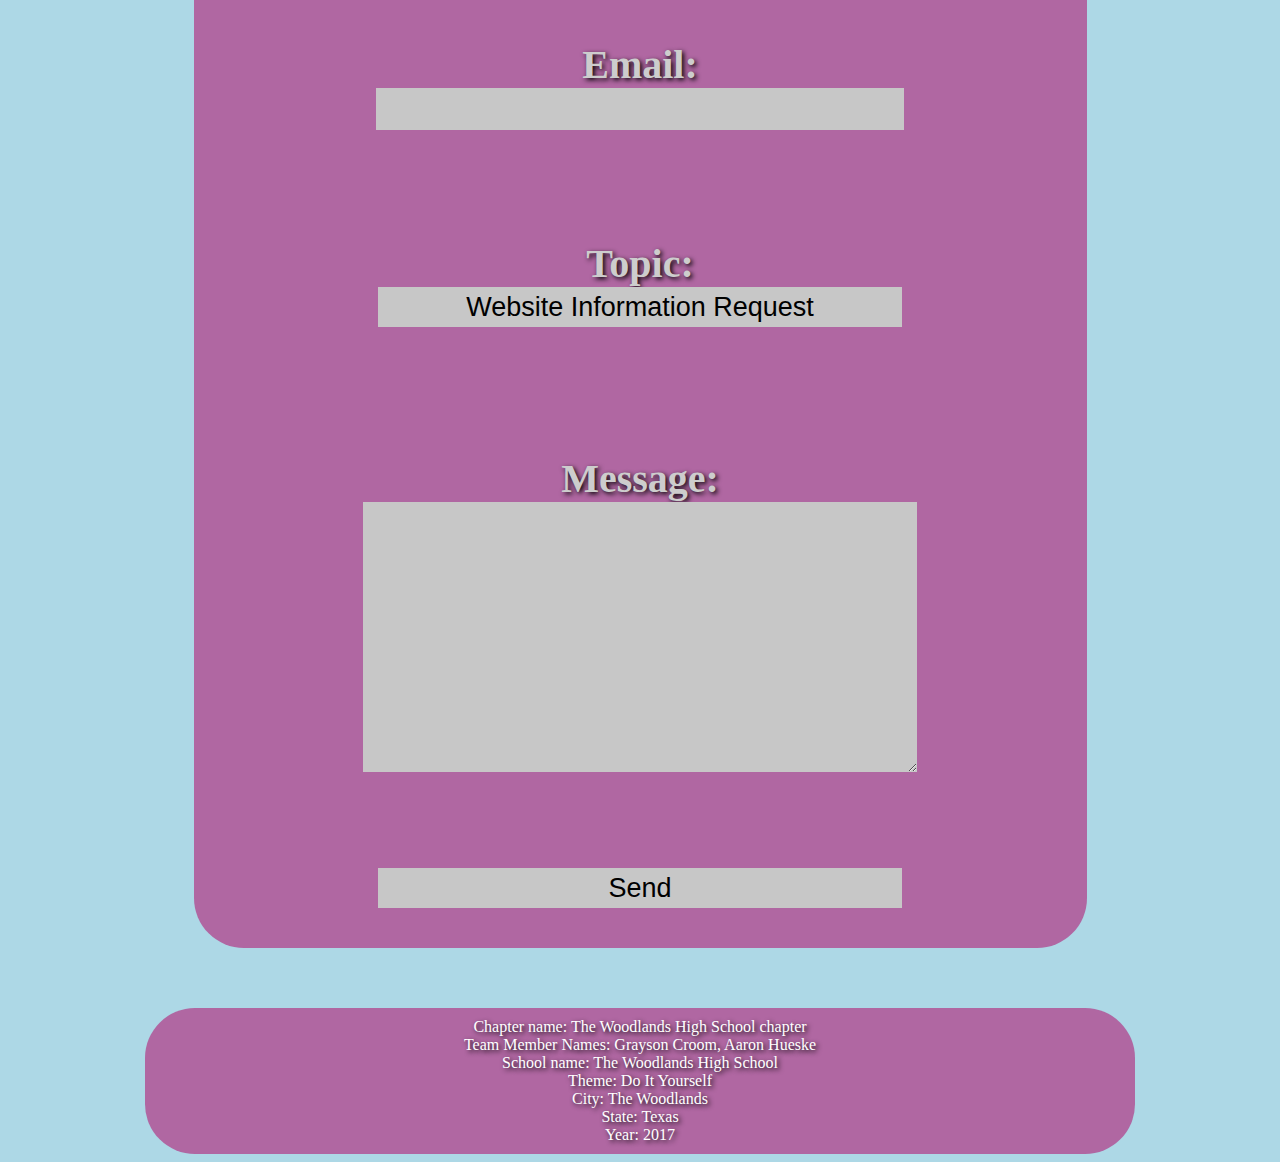
==== commit b279a01c: "Changes" ====
--- a/index.html
+++ b/index.html
@@ -13,6 +13,7 @@
 		<header id="top">
 			<div class="container-head">
 				<h1>Do it yourself</h1>
+				<h2 id="subt">Find a project you can do all on your own!</h2>
 				<a id="projbtn">Find an Activity</a>
 				<a id="teambtn">Meet The Team</a>
 				<a id="btsbtn">Contact Us</a>
@@ -84,7 +85,18 @@
 				</form>
 			</div>
 		</section>
-		<div class="container-temp"><footer>Footer</footer></div>
+		<div class="container-temp">
+			<footer>
+				<div>Chapter name: The Woodlands High School chapter</div>
+				<div>Team Member Names: Grayson Croom, Aaron Hueske</div>
+				<div>School name: The Woodlands High School</div>
+				<div>Theme: Do It Yourself</div>
+				<div>City: The Woodlands</div>
+				<div>State: Texas</div>
+				<div>Year: 2017</div>
+
+			</footer>
+		</div>
 		<!-- Master js -->
 		<script type="text/javascript" src="js/master.js" charset="utf-8"></script>
 	</body>
--- a/css/master.css
+++ b/css/master.css
@@ -15,6 +15,10 @@
 	color: white;
 	-webkit-transition: all 1s;
 	        transition: all 1s;
+}
+#subt {
+	font-size: 50px;
+	font-weight: bold;
 }
 header {
 	width: 100%;
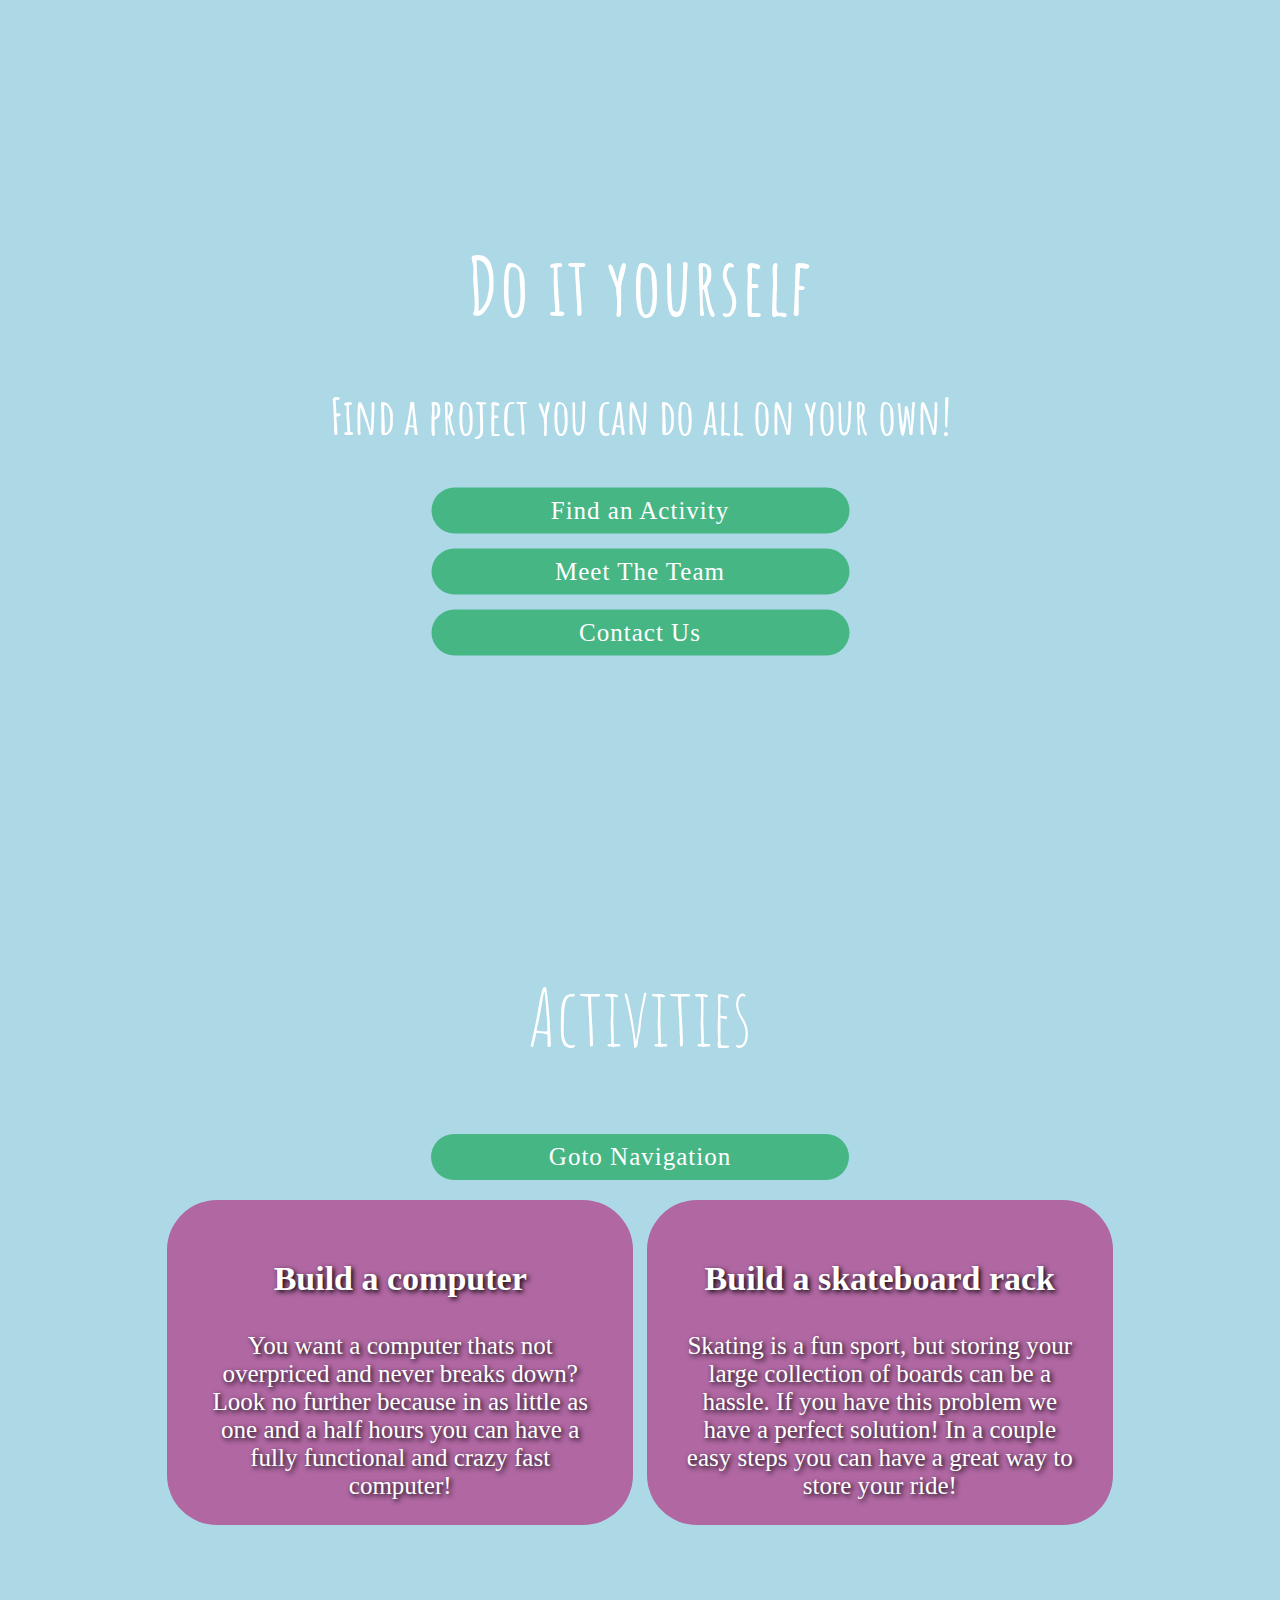
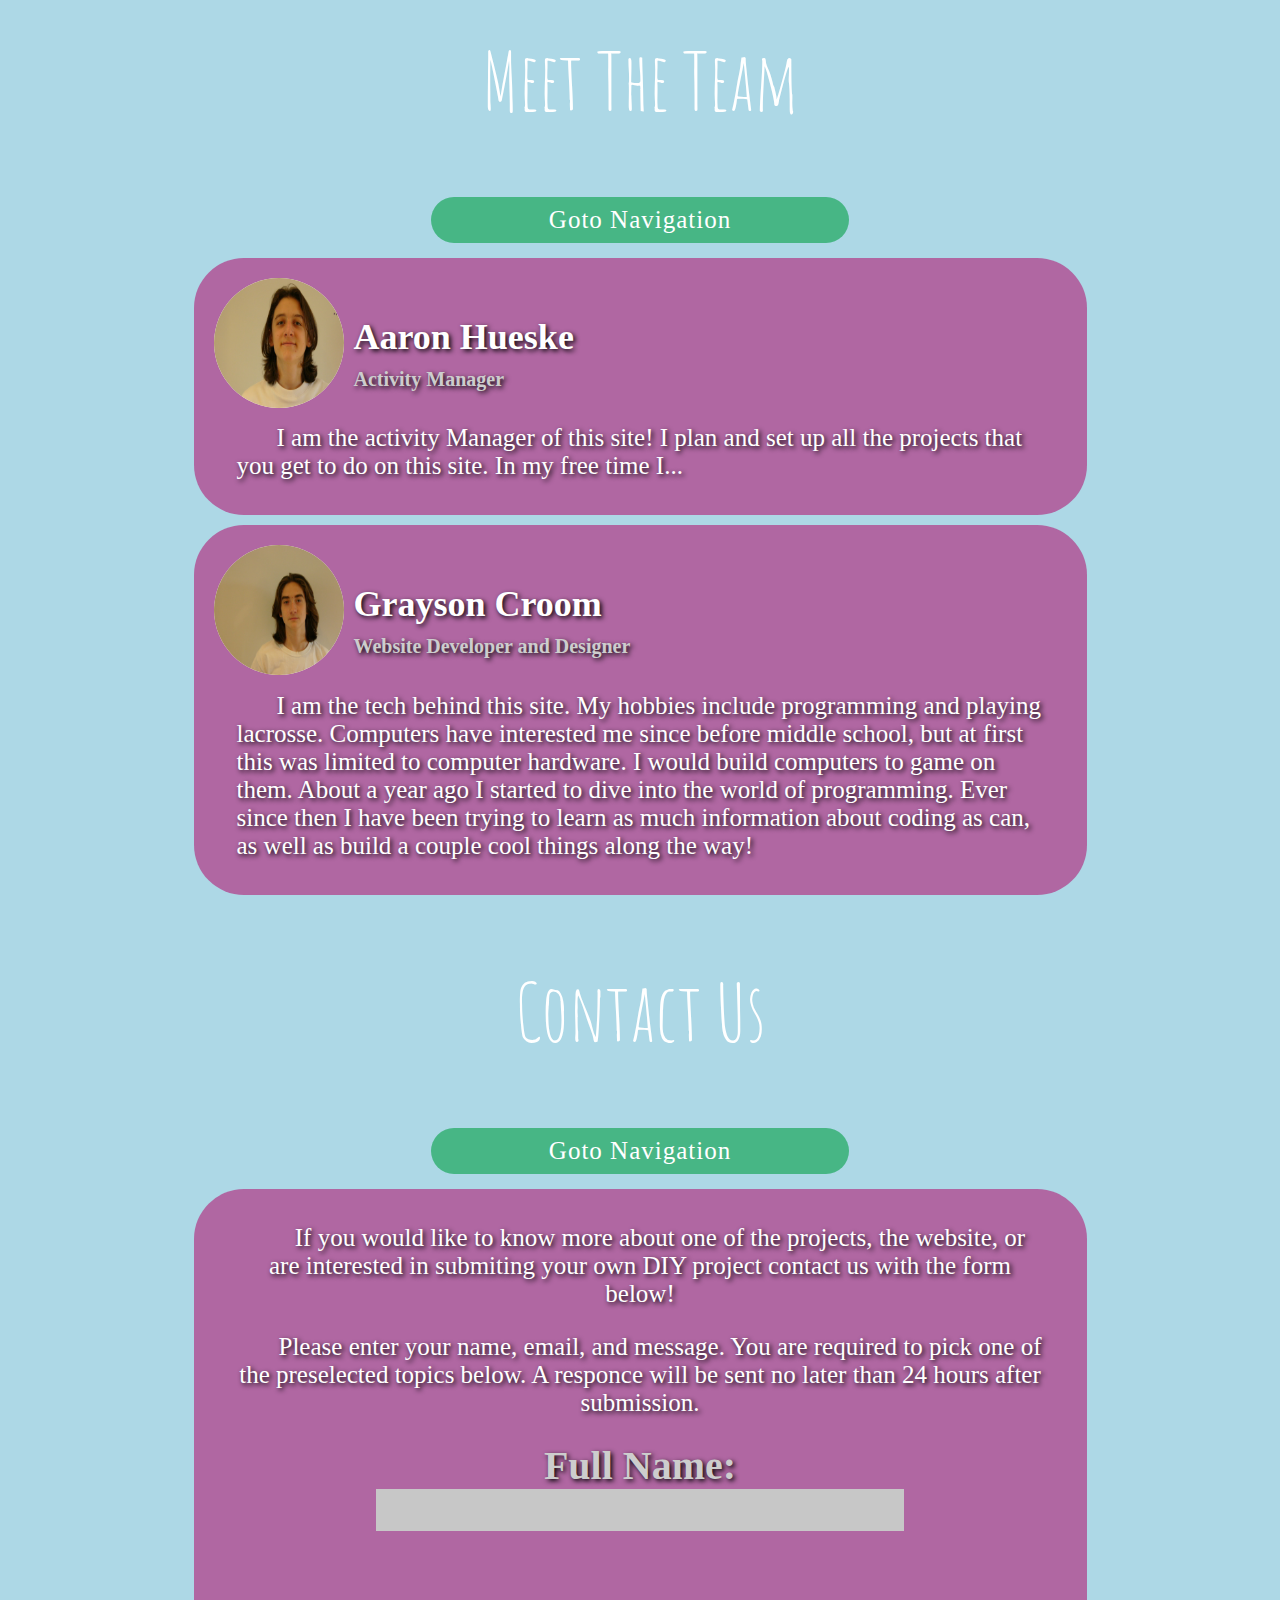
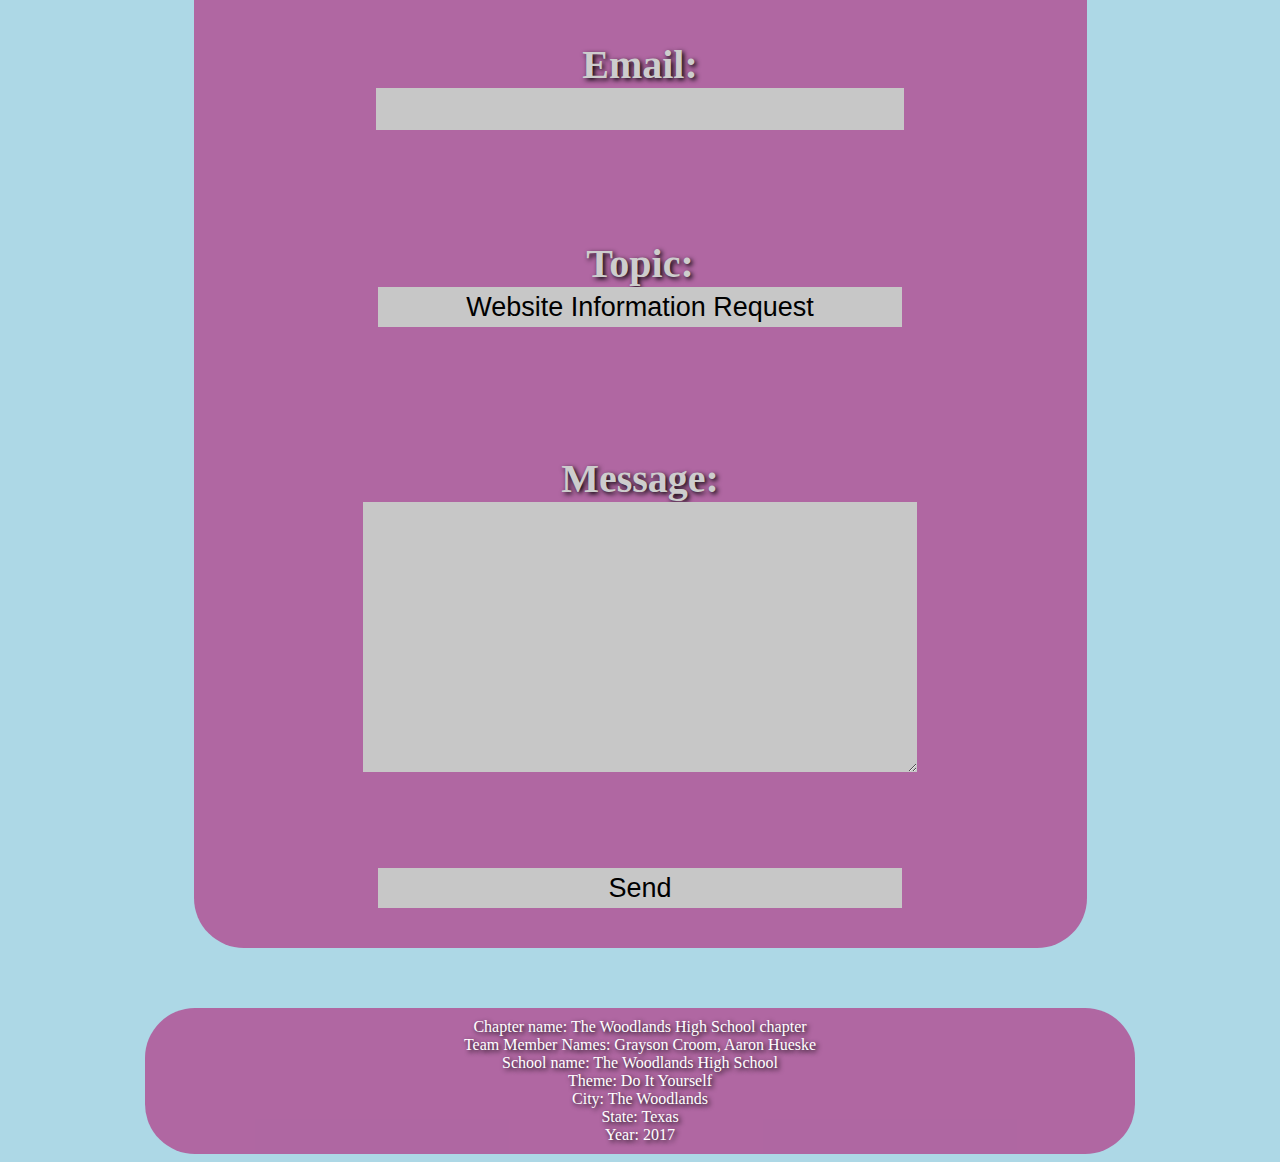
==== commit a510e3b3: "stuff and things, fight me" ====
--- a/index.html
+++ b/index.html
@@ -54,7 +54,6 @@
 			<a class="btt" href="#top">Goto Navigation</a>
 			<div class="container-temp">
 				<p>If you would like to know more about one of the projects, the website, or are interested in submiting your own DIY project contact us with the form below!</p>
-
 				<p>Please enter your name, email, and message. You are required to pick one of the preselected topics below. A responce will be sent no later than 24 hours after submission.</p>
 				<form class="contactForm" action="php/mail.php" method="post">
 					<h5>Full Name:</h5>
@@ -94,7 +93,6 @@
 				<div>City: The Woodlands</div>
 				<div>State: Texas</div>
 				<div>Year: 2017</div>
-
 			</footer>
 		</div>
 		<!-- Master js -->
--- a/css/master.css
+++ b/css/master.css
@@ -6,7 +6,7 @@
 }
 body {
 	background-color: lightblue;
-	background-image: url(../media/pictures/background0.jpg);
+	background-image: url(../media/pictures/diyBackground.jpg);
 	background-attachment: fixed;
     background-position: center;
     background-repeat: no-repeat;
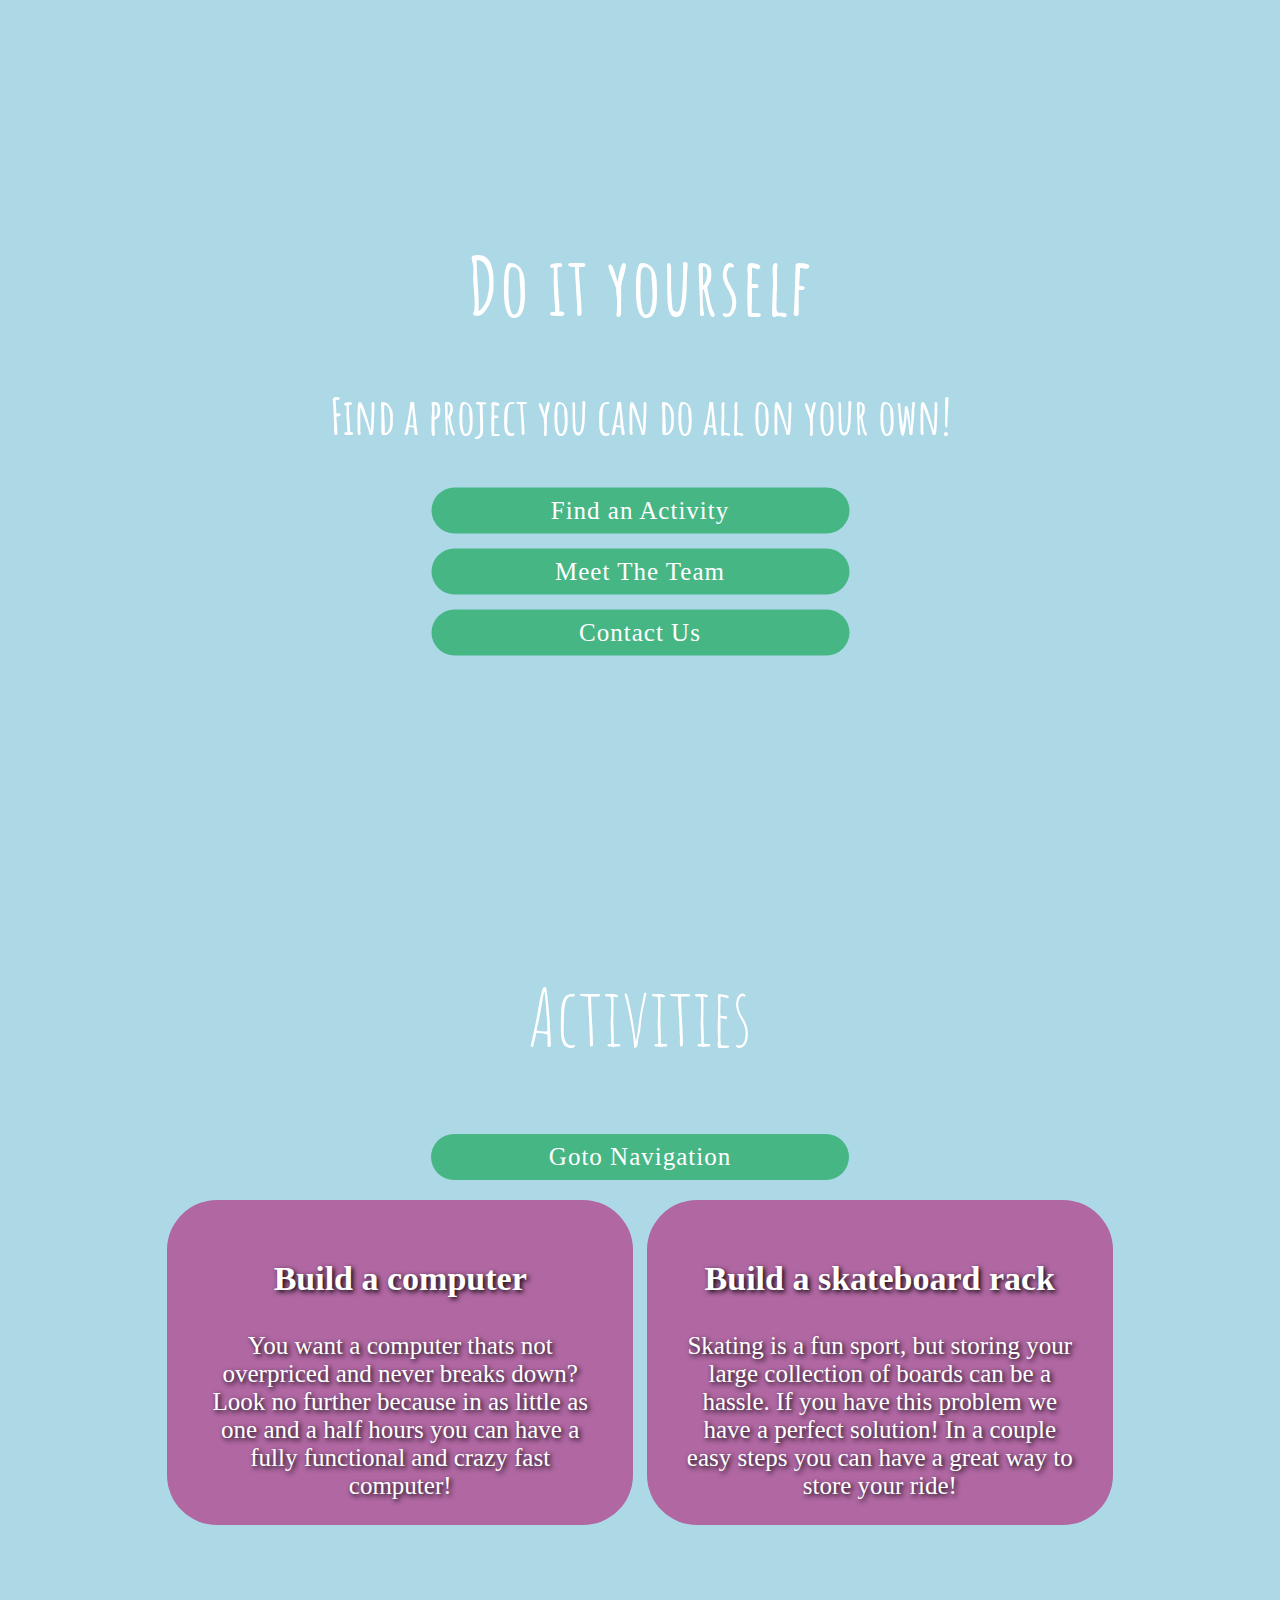
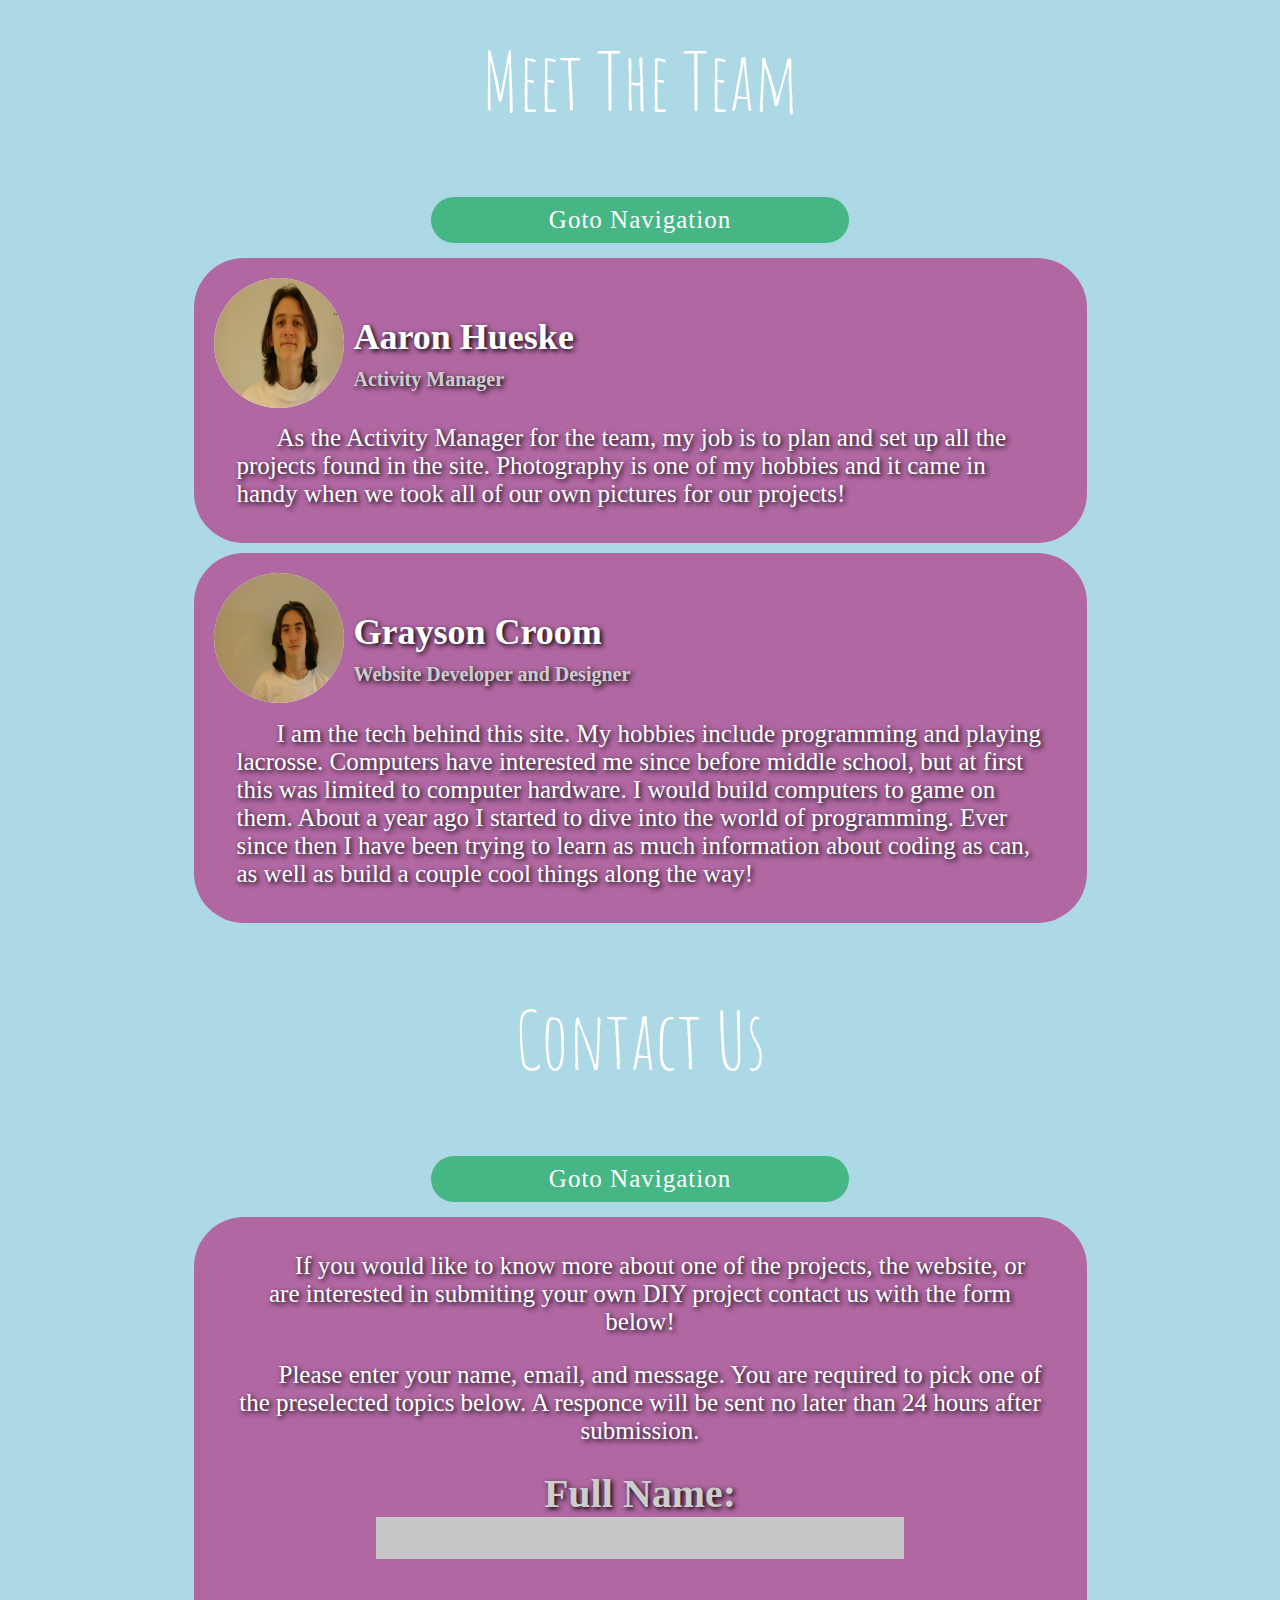
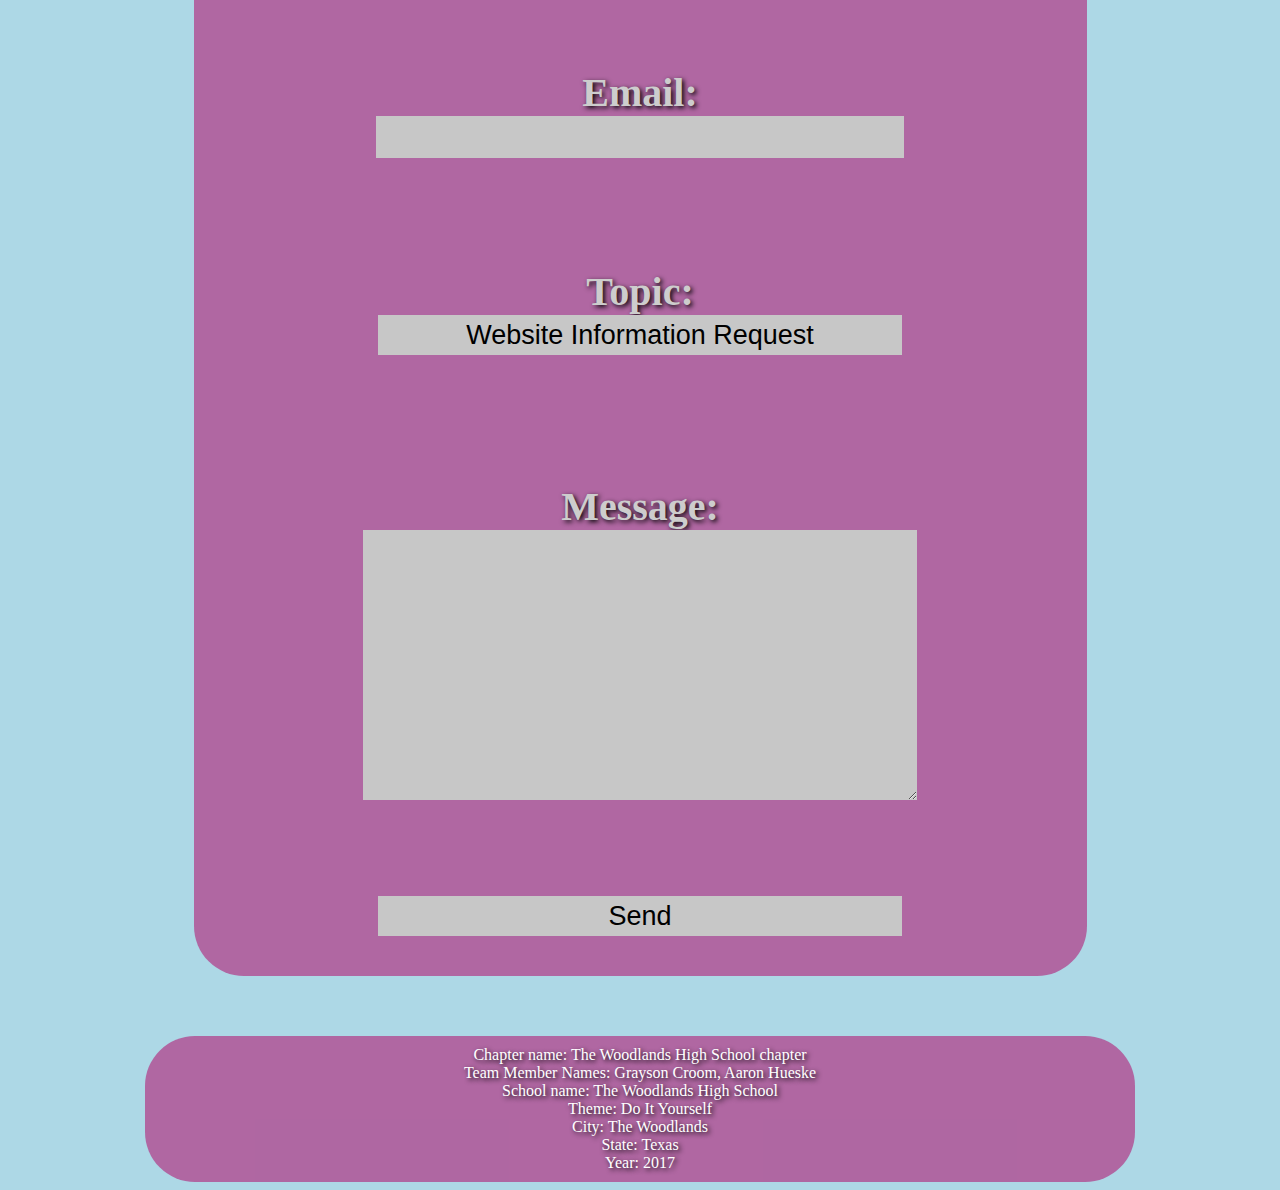
==== commit 3c4622e2: "Update index.html" ====
--- a/index.html
+++ b/index.html
@@ -40,7 +40,7 @@
 				<img src="media/pictures/aaronface.jpg"class="picture"></img>
 				<h4>Aaron Hueske</h4>
 				<h5>Activity Manager</h5>
-				<p>I am the activity Manager of this site! I plan and set up all the projects that you get to do on this site. In my free time I...</p>
+				<p>As the Activity Manager for the team, my job is to plan and set up all the projects found in the site.  Photography is one of my hobbies and it came in handy when we took all of our own pictures for our projects!</p>
 			</div>
 			<div class="container-temp">
 				<img src="media/pictures/graysonface.jpg" class="picture"></img>
